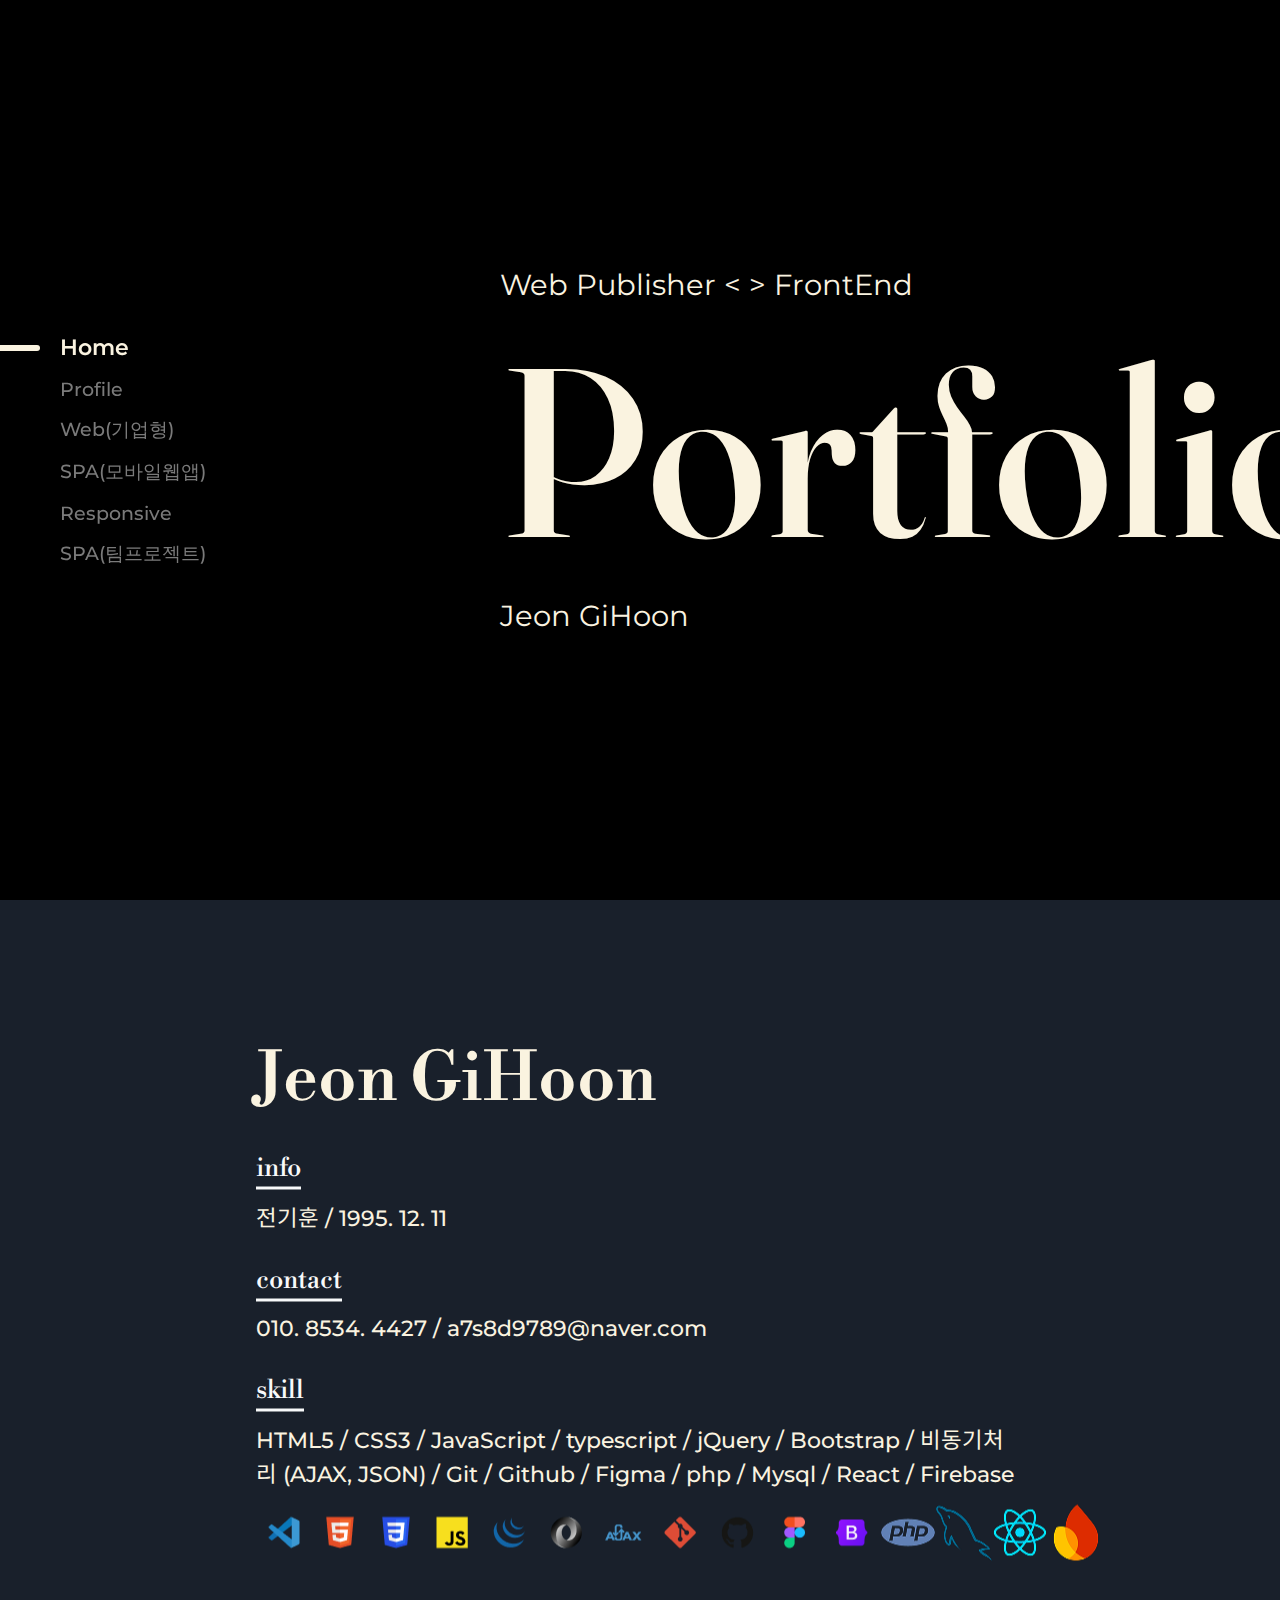
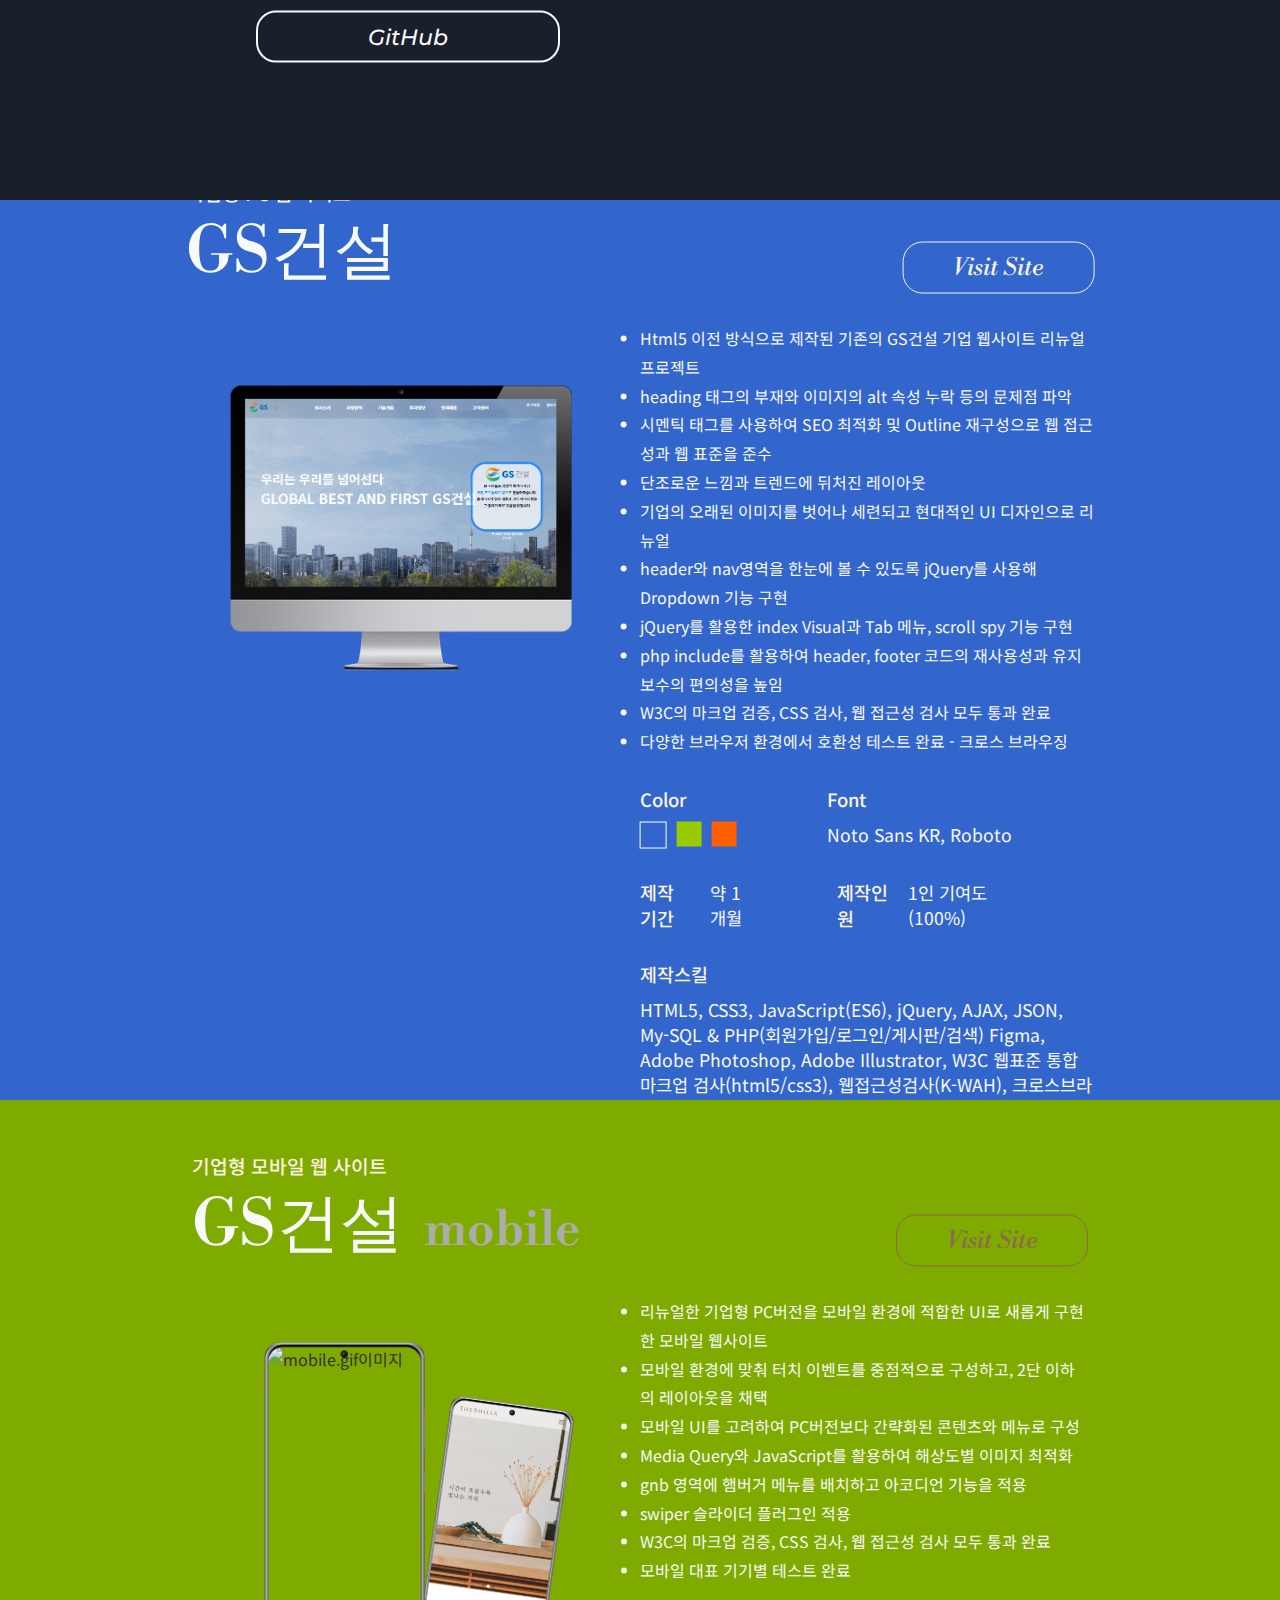
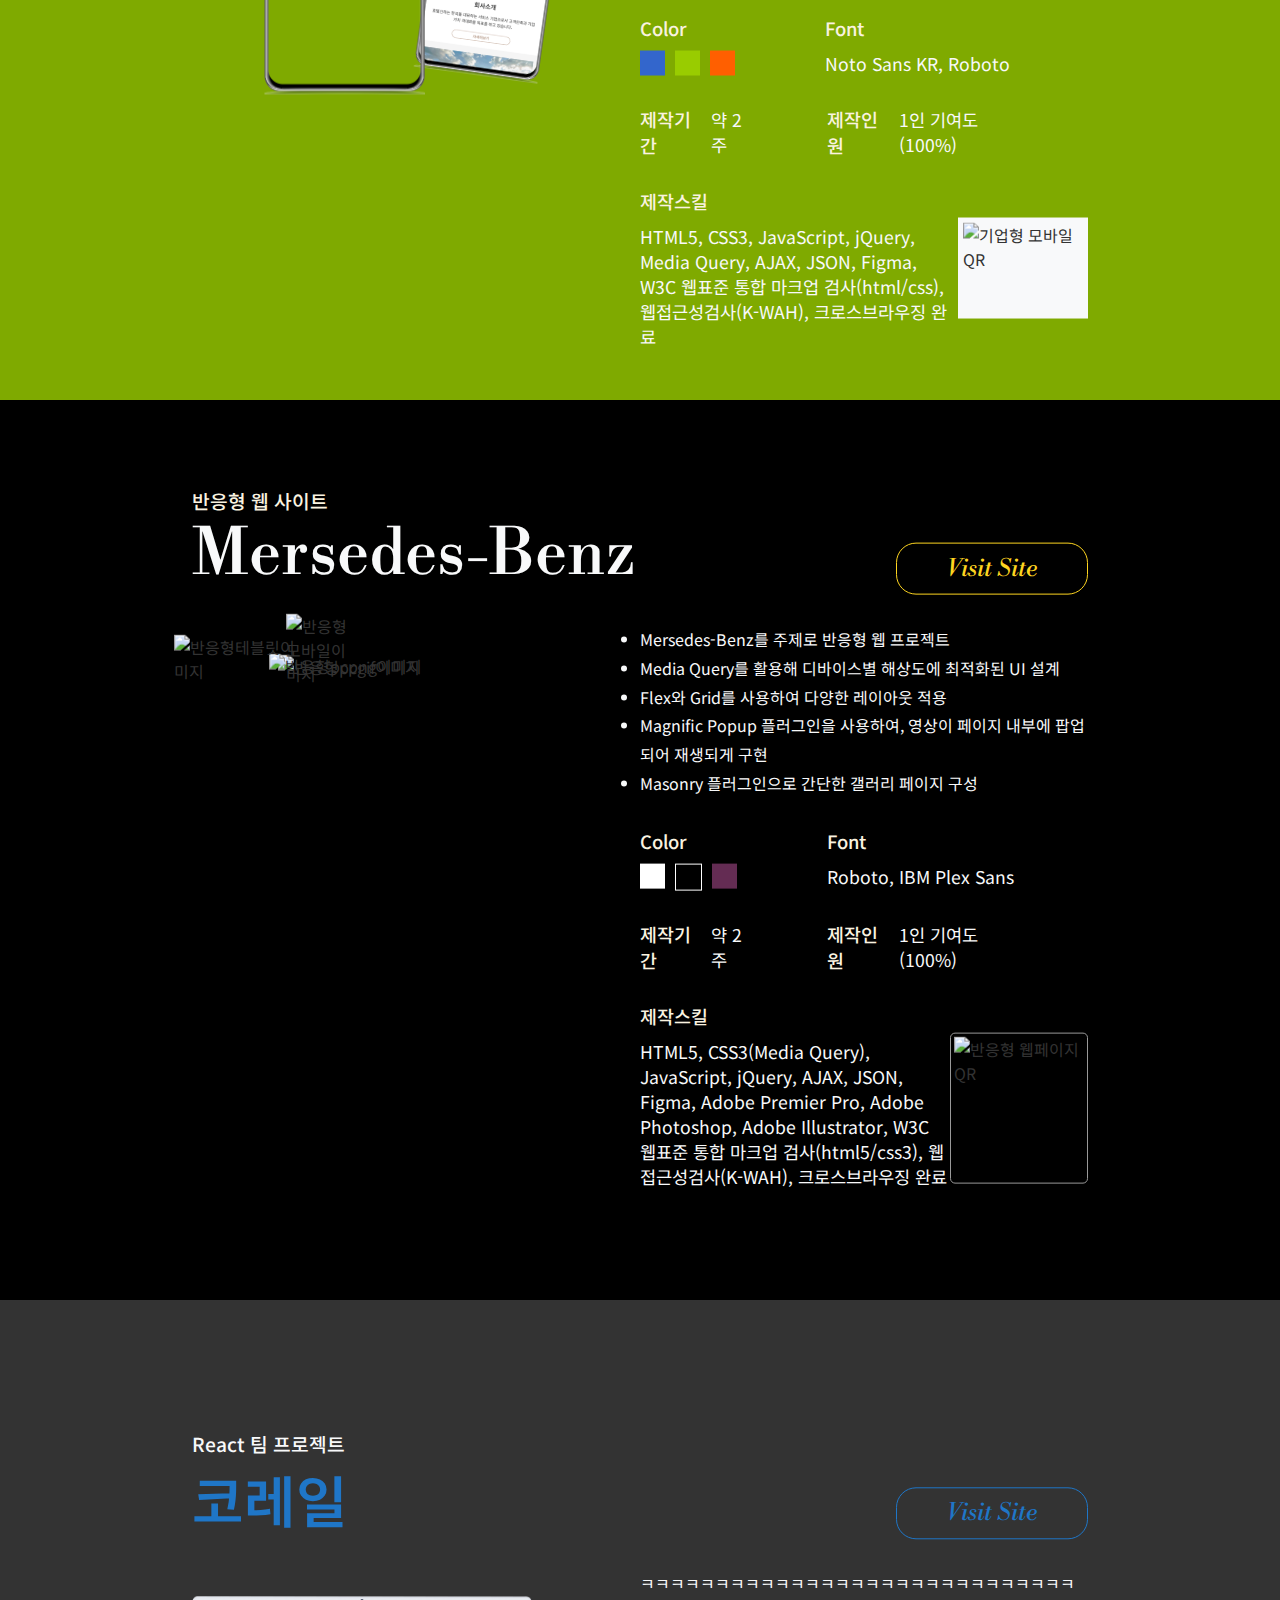
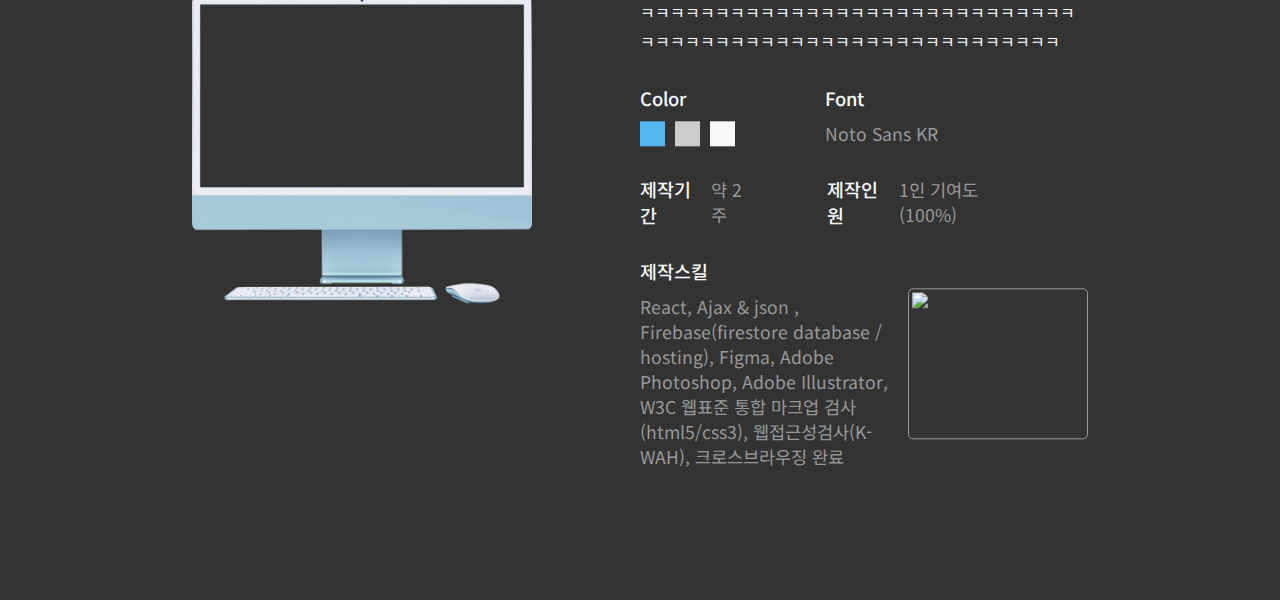
==== index.html @ f93a7f51 "프로필 작업" ====
﻿<!DOCTYPE html>
<html lang="ko">
  <head>
    <meta charset="UTF-8" />
    <meta name="viewport" content="width=device-width, initial-scale=1.0" />
    <title>Portfolio - JeonGiHoon</title>

    <link rel="shortcut icon" type="image/x-icon" href="./favicon.ico" />
    <link href="https://fonts.googleapis.com/css2?family=Fraunces:ital,opsz,wght@0,9..144,100..900;1,9..144,100..900&display=swap" rel="stylesheet" />
    <link rel="stylesheet" href="https://fonts.googleapis.com/css2?family=Material+Symbols+Outlined:opsz,wght,FILL,GRAD@24,400,0,0" />
    <link rel="stylesheet" href="./css/style.css" />
    <script src="js/jquery-2.1.1.min.js"></script>
    <script src="js/jquery.mousewheel.min.js"></script>
    <script src="js/custom.js"></script>
  </head>

  <body>
    <!-- 로고 -->
    <!-- <h1 class="logo"><a href="#">IS</a></h1> -->
    <h1 class="hidden">Portfolio - JeonGiHoon</h1>

    <!-- 전체 페이지 -->
    <div id="wrap">
      <!-- 사이드바 메뉴 -->
      <ul id="menu">
        <li class="on"><a href="#">Home</a></li>
        <li><a href="#">Profile</a></li>
        <li><a href="#">Web(기업형)</a></li>
        <li><a href="#">SPA(모바일웹앱)</a></li>
        <li><a href="#">Responsive</a></li>
        <li><a href="#">SPA(팀프로젝트)</a></li>
      </ul>

      <!-- 홈 -->
      <section id="home">
        <div>
          <p>Web Publisher &lt; &gt; FrontEnd</p>
          <h2>Portfolio</h2>
          <p>Jeon GiHoon</p>
        </div>
      </section>

      <!-- 프로필 -->
      <section id="pf">
        <h2 class="hidden">Profile</h2>
        <div class="pf_box">
          <div class="pf_right">
            <p>Jeon GiHoon</p>
            <ul>
              <li>
                <dl>
                  <dt>info</dt>
                  <dd><span>전기훈</span> / 1995. 12. 11</dd>
                </dl>
              </li>
              <li>
                <dl>
                  <dt>contact</dt>
                  <dd>010. 8534. 4427 / a7s8d9789@naver.com</dd>
                </dl>
              </li>
              <li>
                <dl>
                  <dt>skill</dt>
                  <dd>
                    HTML5 / CSS3 / JavaScript / typescript / jQuery / Bootstrap / <span>비동기처리</span>
                    (AJAX, JSON) / Git / Github / Figma / php / Mysql / React / Firebase
                  </dd>
                </dl>
                <ul class="pf_skill">
                  <li><img src="./image/skill/vscode.png" alt="VScode" /></li>
                  <li><img src="./image/skill/html5.png" alt="HTML5" /></li>
                  <li><img src="./image/skill/css3.png" alt="CSS3" /></li>
                  <li><img src="./image/skill/js.png" alt="JavaScript" /></li>
                  <li><img src="./image/skill/jquery.png" alt="jQuery" /></li>
                  <li><img src="./image/skill/json.png" alt="json" /></li>
                  <li><img src="./image/skill/ajax.png" alt="AJAX" /></li>
                  <li><img src="./image/skill/git.png" alt="Git" /></li>
                  <li><img src="./image/skill/github.png" alt="GitHub" /></li>
                  <li><img src="./image/skill/figma.png" alt="Figma" /></li>
                  <li><img src="./image/skill/bootstrap.png" alt="Bootstrap" /></li>
                  <li><img src="./image/skill/php.png" alt="php" /></li>
                  <li><img src="./image/skill/mysql.png" alt="mysql" /></li>
                  <li><img src="./image/skill/react.png" alt="react" /></li>
                  <li><img src="./image/skill/firebase.png" alt="firebase" /></li>
                </ul>
              </li>
            </ul>
          </div>
          <div class="pf_left">
            <ul class="link_btn">
              <!-- <li><a href="./resume/resume.html" target="_blank" title="온라인 이력서 새창에 열림">Resume</a></li> -->

              <li><a href="https://github.com/jungihoon" target="_blank" title="Github 새창에 열림">GitHub</a></li>
            </ul>
          </div>
        </div>
      </section>

      <!-- 기업형 웹 -->
      <section id="web">
        <div class="web_warp">
          <div class="sec_head">
            <div class="head_tit">
              <h2>기업형 PC 웹 사이트</h2>
              <p>GS건설</p>
            </div>
            <div>
              <a href="https://a7s8d9789.mycafe24.com/" target="_blank" title="기업형 PC 웹사이트 새창으로 열기">Visit Site</a>
            </div>
          </div>
          <div class="web_left">
            <div class="pc">
              <img src="./image/gif/pc.png" alt="pc.png이미지" />
            </div>
            <img src="./image/gif/pc.gif" alt="pc.gif이미지" class="gif" />
          </div>
          <div class="web_right">
            <div class="tit">
              <ul>
                <li>Html5 이전 방식으로 제작된 기존의 GS건설 기업 웹사이트 리뉴얼 프로젝트</li>
                <li>heading 태그의 부재와 이미지의 alt 속성 누락 등의 문제점 파악</li>
                <li>시멘틱 태그를 사용하여 SEO 최적화 및 Outline 재구성으로 웹 접근성과 웹 표준을 준수</li>
                <li>단조로운 느낌과 트렌드에 뒤처진 레이아웃</li>
                <li>기업의 오래된 이미지를 벗어나 세련되고 현대적인 UI 디자인으로 리뉴얼</li>
                <li>header와 nav영역을 한눈에 볼 수 있도록 jQuery를 사용해 Dropdown 기능 구현</li>
                <li>jQuery를 활용한 index Visual과 Tab 메뉴, scroll spy 기능 구현</li>
                <li>php include를 활용하여 header, footer 코드의 재사용성과 유지보수의 편의성을 높임</li>
                <li>W3C의 마크업 검증, CSS 검사, 웹 접근성 검사 모두 통과 완료</li>
                <li>다양한 브라우저 환경에서 호환성 테스트 완료 - 크로스 브라우징</li>
              </ul>
            </div>
            <div class="colorfont">
              <dl class="color">
                <dt>Color</dt>
                <dd><span class="hidden">Main Color</span></dd>
                <dd><span class="hidden">Point Color</span></dd>
                <dd><span class="hidden">Sub Color</span></dd>
              </dl>
              <dl class="font">
                <dt>Font</dt>
                <dd>Noto Sans KR, Roboto</dd>
              </dl>
            </div>
            <div class="produce">
              <dl>
                <dt>제작기간</dt>
                <dd>약 1개월</dd>
              </dl>
              <dl>
                <dt>제작인원</dt>
                <dd>1인 기여도 (100%)</dd>
              </dl>
            </div>
            <div class="skill">
              <dl>
                <dt>제작스킬</dt>
                <dd>
                  HTML5, CSS3, JavaScript(ES6), jQuery, AJAX, JSON, My-SQL & PHP(회원가입/로그인/게시판/검색) Figma, Adobe Photoshop, Adobe
                  Illustrator, W3C 웹표준 통합 마크업 검사(html5/css3), 웹접근성검사(K-WAH), 크로스브라우징 완료
                </dd>
              </dl>
            </div>
          </div>
        </div>
      </section>

      <!-- 기업형 모바일 -->
      <section id="mb">
        <div class="mb_warp">
          <div class="sec_head">
            <div class="head_tit">
              <h2>기업형 모바일 웹 사이트</h2>
              <p>GS건설<span>mobile</span></p>
            </div>
            <div>
              <a href="https://a7s8d9789.mycafe24.com/" target="_blank" title="기업형 PC 웹사이트 새창으로 열기">Visit Site</a>
            </div>
          </div>
          <div class="mb_left">
            <div class="mb_imgbox">
              <img src="./image/gif/mobile.png" alt="mobile.png이미지" class="mb" />
              <img src="./image/gif/mobile.gif" alt="mobile.gif이미지" class="gif" />
            </div>
            <img src="./image/gif/mobile2.png" alt="mobile2.png이미지" class="mb_back" />
          </div>
          <div class="mb_right">
            <div class="tit">
              <ul>
                <li>리뉴얼한 기업형 PC버전을 모바일 환경에 적합한 UI로 새롭게 구현한 모바일 웹사이트</li>
                <li>모바일 환경에 맞춰 터치 이벤트를 중점적으로 구성하고, 2단 이하의 레이아웃을 채택</li>
                <li>모바일 UI를 고려하여 PC버전보다 간략화된 콘텐츠와 메뉴로 구성</li>
                <li>Media Query와 JavaScript를 활용하여 해상도별 이미지 최적화</li>
                <li>gnb 영역에 햄버거 메뉴를 배치하고 아코디언 기능을 적용</li>
                <li>swiper 슬라이더 플러그인 적용</li>
                <li>W3C의 마크업 검증, CSS 검사, 웹 접근성 검사 모두 통과 완료</li>
                <li>모바일 대표 기기별 테스트 완료</li>
              </ul>
            </div>
            <div class="colorfont">
              <dl class="color">
                <dt>Color</dt>
                <dd><span class="hidden">Main Color</span></dd>
                <dd><span class="hidden">Point Color</span></dd>
                <dd><span class="hidden">Sub Color</span></dd>
              </dl>
              <dl class="font">
                <dt>Font</dt>
                <dd>Noto Sans KR, Roboto</dd>
              </dl>
            </div>
            <div class="produce">
              <dl>
                <dt>제작기간</dt>
                <dd>약 2주</dd>
              </dl>
              <dl>
                <dt>제작인원</dt>
                <dd>1인 기여도 (100%)</dd>
              </dl>
            </div>
            <div class="skill">
              <dl>
                <dt>제작스킬</dt>
                <dd>
                  HTML5, CSS3, JavaScript, jQuery, Media Query, AJAX, JSON, Figma, W3C 웹표준 통합 마크업 검사(html/css), 웹접근성검사(K-WAH),
                  크로스브라우징 완료
                </dd>
              </dl>
              <div class="qr_img">
                <img src="./image/qr_mb.jpg" alt="기업형 모바일 QR" />
              </div>
            </div>
          </div>
        </div>
      </section>

      <!-- 반응형 -->
      <section id="rw">
        <div class="rw_warp">
          <div class="sec_head">
            <div class="head_tit">
              <h2>반응형 웹 사이트</h2>
              <p>Mersedes-Benz</p>
            </div>
            <div>
              <a href="https://a7s8d9789.mycafe24.com/media/" target="_blank" title="반응형 PC 웹사이트 새창으로 열기">Visit Site</a>
            </div>
          </div>
          <div class="rw_left">
            <div class="rw_imgbox">
              <img src="./image/gif/" alt="반응형pcpng이미지" class="rw" />
              <img src="./image/gif/" alt="반응형pcgif이미지" class="gif" />
            </div>
            <img src="./image/gif/" alt="반응형테블릿이미지" class="rw1" />
            <img src="./image/gif/" alt="반응형모바일이미지" class="rw2" />
          </div>
          <div class="rw_right">
            <div class="tit">
              <ul>
                <li>Mersedes-Benz를 주제로 반응형 웹 프로젝트</li>
                <li>Media Query를 활용해 디바이스별 해상도에 최적화된 UI 설계</li>
                <li>Flex와 Grid를 사용하여 다양한 레이아웃 적용</li>
                <!-- <li>CSS Animation을 통해 모션을 추가하고 scroll 이벤트를 적용하여 총알이 날아와 박히는 동적 효과 구현</li> -->
                <!-- <li>Json & Ajax를 비동기처리 방식을 사용해 다양한 총기정보를 불러와 Swiper에 적용</li> -->
                <li>Magnific Popup 플러그인을 사용하여, 영상이 페이지 내부에 팝업되어 재생되게 구현</li>
                <li>Masonry 플러그인으로 간단한 갤러리 페이지 구성</li>
              </ul>
            </div>
            <div class="colorfont">
              <dl class="color">
                <dt>Color</dt>
                <dd><span class="hidden">Main Color</span></dd>
                <dd><span class="hidden">Point Color</span></dd>
                <dd><span class="hidden">Sub Color</span></dd>
              </dl>
              <dl class="font">
                <dt>Font</dt>
                <dd>Roboto, IBM Plex Sans</dd>
              </dl>
            </div>
            <div class="produce">
              <dl>
                <dt>제작기간</dt>
                <dd>약 2주</dd>
              </dl>
              <dl>
                <dt>제작인원</dt>
                <dd>1인 기여도 (100%)</dd>
              </dl>
            </div>
            <div class="skill">
              <dl>
                <dt>제작스킬</dt>
                <dd>
                  HTML5, CSS3(Media Query), JavaScript, jQuery, AJAX, JSON, Figma, Adobe Premier Pro, Adobe Photoshop, Adobe Illustrator, W3C 웹표준
                  통합 마크업 검사(html5/css3), 웹접근성검사(K-WAH), 크로스브라우징 완료 ​
                </dd>
              </dl>
              <div class="qr_img">
                <img src="./image/qr_rw.jpg" alt="반응형 웹페이지 QR" />
              </div>
            </div>
          </div>
        </div>
      </section>

      <!-- react-team -->
      <section id="dp">
        <div class="dp_warp">
          <div class="sec_head">
            <div class="head_tit">
              <h2>React 팀 프로젝트</h2>
              <p>코레일</p>
            </div>
            <div>
              <a href="https://react-project-bcff7.web.app/" target="_blank" title="기상청 웹사이트 새창으로 열기">Visit Site</a>
            </div>
          </div>
          <div class="dp_left">
            <div class="dp_imgbox">
              <img src="./image/gif/dp.png" alt="" class="dp" />
              <img src="./image/gif/dp.gif" alt="" class="gif" />
            </div>
          </div>
          <div class="dp_right">
            <div class="tit">
              <p>
                ㅋㅋㅋㅋㅋㅋㅋㅋㅋㅋㅋㅋㅋㅋㅋㅋㅋㅋㅋㅋㅋㅋㅋㅋㅋㅋㅋㅋㅋㅋㅋㅋㅋㅋㅋㅋㅋㅋㅋㅋㅋㅋㅋㅋㅋㅋㅋㅋㅋㅋㅋㅋㅋㅋㅋㅋㅋㅋㅋㅋㅋㅋㅋㅋㅋㅋㅋㅋㅋㅋㅋㅋㅋㅋㅋㅋㅋㅋㅋㅋㅋㅋㅋㅋㅋㅋ
              </p>
              <!-- <p>프레임워크 중 하나인 부트스트랩을 적용하여 작업한 디자인 포트폴리오 페이지 입니다. 디자인 작업물을 간추려 그리드, 모달, 다양한 클래스 등 부트스트랩의 기능을
                            적용하고 효율적인 내부 커스터마이징 방법을 통해 PC, 태블릿, 모바일 각각의 해상도에 맞게 유동적인 반응형 웹페이지를 구현하였습니다.</p> -->
            </div>
            <div class="colorfont">
              <dl class="color">
                <dt>Color</dt>
                <dd><span class="hidden">Main Color</span></dd>
                <dd><span class="hidden">Point Color</span></dd>
                <dd><span class="hidden">Sub Color</span></dd>
              </dl>
              <dl class="font">
                <dt>Font</dt>
                <dd>Noto Sans KR</dd>
              </dl>
            </div>
            <div class="produce">
              <dl>
                <dt>제작기간</dt>
                <dd>약 2주</dd>
              </dl>
              <dl>
                <dt>제작인원</dt>
                <dd>1인 기여도 (100%)</dd>
              </dl>
            </div>
            <div class="skill">
              <dl>
                <dt>제작스킬</dt>
                <dd>
                  React, Ajax & json , Firebase(firestore database / hosting), Figma, Adobe Photoshop, Adobe Illustrator, W3C 웹표준 통합 마크업
                  검사(html5/css3), 웹접근성검사(K-WAH), 크로스브라우징 완료
                </dd>
              </dl>
              <div class="qr_img">
                <img src="./image/qr_dp.jpg" alt="디자인 포트폴리오 웹페이지 QR" />
              </div>
            </div>
          </div>
        </div>
      </section>
    </div>

    <script>
      $(document).ready(function () {
        var $h1 = $("h1 a");
        var sections = [
          { id: "#home", color: "#006168" }, // 1번 섹션
          { id: "#pf", color: "#006168" }, // 2번 섹션
          { id: "#web", color: "#333" }, // 3번 섹션
          { id: "#mb", color: "#333" }, // 4번 섹션
          { id: "#rw", color: "#fff" }, // 5번 섹션
          { id: "#dp", color: "#fff" }, // 6번 섹션
        ];

        $(window).on("scroll", function () {
          var scrollTop = $(window).scrollTop();
          var windowHeight = $(window).height();
          var colorApplied = false;

          sections.forEach(function (section) {
            var $section = $(section.id);
            var sectionTop = $section.offset().top;
            var sectionHeight = $section.outerHeight();

            if (scrollTop + windowHeight > sectionTop + sectionHeight / 10 && scrollTop < sectionTop + sectionHeight / 10) {
              $h1.css("color", section.color);
              colorApplied = true;
              return false; // 하나의 섹션에 도달하면 나머지는 확인하지 않음
            }
          });

          if (!colorApplied) {
            $h1.css("color", "#006168"); // 기본 색상
          }
        });
      });
    </script>
    <script>
      // 상단 스르륵
      $(document).ready(function () {
        $(".logo a").click(function (e) {
          e.preventDefault();
          $("html,body").stop().animate({ scrollTop: 0 }, 500);
        });
      });
    </script>
  </body>
</html>
---- css/style.css ----
@charset "UTF-8";
@import url("https://fonts.googleapis.com/css2?family=Noto+Sans+KR:wght@100..900&display=swap");
@import url("https://fonts.googleapis.com/css2?family=Montserrat:ital,wght@0,100..900;1,100..900&display=swap");
@import url("https://fonts.googleapis.com/css2?family=Libre+Bodoni:ital,wght@0,400..700;1,400..700&display=swap");
@import url("https://fonts.googleapis.com/css2?family=Fraunces:ital,opsz,wght@0,9..144,100..900;1,9..144,100..900&display=swap");

/* font-family: "Noto Sans KR", sans-serif; */
/* font-family: "Montserrat", sans-serif; */
/* font-family: "Fraunces", serif; */
/* font-family: "Libre Bodoni", serif; */

/*  Reset CSS  */
* {
  margin: 0;
  padding: 0;
}

html {
  font-size: 16px;
}

body {
  font-family: "Noto Sans KR", sans-serif;
  color: #333;
}

ol,
ul {
  list-style: none;
}

a {
  color: #333;
  text-decoration: none;
  display: block;
}

img {
  border: 0;
  vertical-align: top;
}

em {
  font-style: normal;
}

.hidden {
  display: block;
  position: absolute;
  left: -1000%;
  top: 0;
  width: 1px;
  height: 1px;
  overflow: hidden;
  color: #f8f9fa;
}

:root {
  --ft-sanserif: "Montserrat";
  --ft-serif: "Libre Bodoni";
  --pf-color: #faf3e0;
  --pf-light: #333;
  --web-color: #8e684c;
  --rw-color: #fed520;
  --rea-color: #1f76c7;
}

#wrap {
  width: 100%;
  height: 100vh;
}

/* 로고 */
/* h1 a {
  font-size: 2rem;
  font-family: var(--ft-serif);
  font-style: italic;
  font-weight: 500;
  color: var(--pf-color);
  position: fixed;
  top: 30px;
  left: 30px;
  transition: all .5s;
  z-index: 50;
} */

/* 메뉴 */
#menu {
  position: fixed;
  top: 50%;
  left: 0px;
  transform: translateY(-50%);
  z-index: 50;
}

#menu a {
  display: block;
  font-family: "Montserrat";
  font-size: 1.2rem;
  font-weight: 500;
  color: #999;
  opacity: 0.8;
  transition: all 0.3s ease-out;
  position: relative;
  margin-left: 60px;
  padding: 8px 0;
}

#menu a::before {
  content: "";
  display: block;
  width: 50px;
  height: 6px;
  background: #faf3e0;
  border-radius: 10px;
  opacity: 0;
  transition: all 0.3s;
  position: absolute;
  left: -120px;
  top: 20px;
}

#menu li.on a {
  font-size: 1.4rem;
  font-weight: 600;
  color: #faf3e0;
  opacity: 1;
}

#menu li.on a::before {
  opacity: 1;
  left: -70px;
}

#menu li:nth-child(5).on a::before {
  background: var(--rw-color);
}

#menu li:nth-child(5).on a {
  color: var(--rw-color);
}

#menu li:nth-child(6).on a::before {
  background: var(--rea-color);
}

#menu li:nth-child(6).on a {
  color: var(--rea-color);
}

#menu li:hover a {
  font-size: 1.5rem;
  opacity: 1;
}

#menu li:nth-child(1):hover a {
  color: var(--pf-color);
}

#menu li:nth-child(2):hover a {
  color: var(--pf-color);
}

#menu li:nth-child(3):hover a {
  color: var(--web-color);
}

#menu li:nth-child(4):hover a {
  color: var(--web-color);
}

#menu li:nth-child(5):hover a {
  color: var(--rw-color);
}

#menu li:nth-child(6):hover a {
  color: var(--rea-color);
}

/* section 공통 */
section {
  width: 100%;
  height: 100vh;
  position: relative;
  background-size: cover;
  background-position: center center;
  overflow: hidden;
  background-attachment: fixed;
}

section:nth-of-type(1) {
  background: #000;
  /* background: url(../image/bg/main_bg.jpg) no-repeat;
  background-size: cover;
  background-position: center; */
}

section:nth-of-type(2) {
  background: #19202b;
}

section:nth-of-type(3) {
  background: #36c;
}

section:nth-of-type(4) {
  background: #7faa00;
}

section:nth-of-type(5) {
  background: #000;
}

section:nth-of-type(6) {
  background: #333;
}

.qr_img img {
  width: 100px;
}

.sec_head {
  display: flex;
  justify-content: space-between;
  align-items: flex-end;
}
.sec_head .head_tit h2 {
  font-size: 1.2rem;
  font-weight: 500;
  color: var(--pf-color);
}
.sec_head .head_tit p {
  font-size: 4rem;
  font-family: var(--ft-serif);
  color: #f8f9fa;
}
.sec_head a {
  font-size: 1.5rem;
  font-family: var(--ft-serif);
  font-style: italic;
  text-align: center;
  border-radius: 20px;
  padding: 10px 50px;
  transition: all 0.3s ease-out;
}

/* home 영역 */
#home {
  position: relative;
}

#home div {
  position: absolute;
  left: 500px;
  top: 50%;
  transform: translateY(-50%);
  color: var(--pf-color);
}

#home div p {
  font-size: 1.8rem;
  font-family: var(--ft-sanserif);
}

#home div h2 {
  font-size: 15rem;
  font-family: "Fraunces", serif;
  font-weight: 500;
  letter-spacing: 1px;
}

/* 프로필 영역 */

.pf_box {
  width: 60%;
  height: auto;
  position: absolute;
  top: 50%;
  left: 50%;
  transform: translate(-50%, -50%);
  z-index: 5;
  padding: 80px 80px;
  display: flex;
  flex-direction: column;
}

.pf_left ul.link_btn {
  margin-top: 50px;
  display: flex;
  gap: 50px;
}

.pf_left ul.link_btn li a:hover {
  background: #ff9a8c;
  color: #f8f9fa;
  border: 2px solid #ff9a8c;
  letter-spacing: 6px;
}

.pf_left ul.link_btn li a:nth-of-type(1):hover {
  letter-spacing: 2px;
}

.btn,
.pf_left ul.link_btn li a {
  width: 300px;
  font-size: 1.4rem;
  font-family: var(--ft-sanserif);
  font-weight: 500;
  font-style: italic;
  text-align: center;
  color: #f8f9fa;
  border: 2px solid #f8f9fa;
  border-radius: 20px;
  padding: 10px 0;
  transition: 0.4s ease-out;
}

.tit_li,
.web_right .tit ul,
.mb_right .tit ul,
.rw_right .tit ul,
.dp_right .tit p {
  /* font-size: 1.1rem; */
  /* font-weight: 400; */
  line-height: 1.8rem;
  margin-top: 30px;
}

.common_dt,
.web_right .colorfont dl.color dt,
.web_right .colorfont dl.font dt,
.web_right .produce dl dt,
.web_right .skill dl dt,
.mb_right .colorfont dl.color dt,
.mb_right .colorfont dl.font dt,
.mb_right .produce dl dt,
.mb_right .skill dl dt,
.rw_right .colorfont dl.color dt,
.rw_right .colorfont dl.font dt,
.rw_right .produce dl dt,
.rw_right .skill dl dt,
.dp_right .colorfont dl.color dt,
.dp_right .colorfont dl.font dt,
.dp_right .produce dl dt,
.dp_right .skill dl dt {
  font-size: 1.15rem;
  font-weight: 500;
}

.color_dd,
.web_right .colorfont dl.color dd,
.mb_right .colorfont dl.color dd,
.rw_right .colorfont dl.color dd,
.dp_right .colorfont dl.color dd {
  width: 25px;
  height: 25px;
  float: left;
  margin-right: 10px;
}

.common_dd,
.web_right .colorfont dl.font dd,
.web_right .produce dl dd,
.web_right .skill dl dd,
.mb_right .colorfont dl.font dd,
.mb_right .produce dl dd,
.mb_right .skill dl dd,
.rw_right .colorfont dl.font dd,
.rw_right .produce dl dd,
.rw_right .skill dl dd,
.dp_right .colorfont dl.font dd,
.dp_right .produce dl dd,
.dp_right .skill dl dd {
  font-size: 1.1rem;
  color: #f8f9fa;
}

.pf_right p {
  font-family: var(--ft-serif);
  font-size: 4.2rem;
  font-weight: 500;
  color: #faf3e0;
}

.pf_right ul {
  display: flex;
  flex-direction: column;
}

.pf_right ul li {
  margin-top: 30px;
}

.pf_right ul li dl dt {
  display: inline-block;
  font-size: 1.6rem;
  font-family: var(--ft-serif);
  font-weight: 300;
  color: #f8f9fa;
  border-bottom: 3px solid #f8f9fa;
  margin-bottom: 10px;
  padding-bottom: 3px;
}

.pf_right ul li dl dd {
  font-family: var(--ft-sanserif);
  font-size: 1.4rem;
  font-weight: 500;
  color: #faf3e0;
  line-height: 2rem;
}

.pf_right ul li dl dd span {
  font-family: "Noto Sans KR";
  font-weight: 400;
}

.pf_right .pf_skill {
  display: flex;
  flex-direction: row;
  margin-top: 15px;
}

.pf_right .pf_skill li {
  display: flex;
  margin-top: 0;
}

/* 기업형 웹 */
#web {
  position: relative;
}

#web .sec_head a {
  color: var(--pf-color);
  border: 1px solid var(--pf-color);
}

#web .sec_head a:hover {
  color: #f8f9fa;
  background: #ff9a8c;
  border: 1px solid #ff9a8c;
}

.web_warp {
  width: 71%;
  margin: 0 auto;
  position: absolute;
  left: 50%;
  top: 50%;
  transform: translate(-50%, -50%);
}

.web_left {
  float: left;
  width: 50%;
  position: absolute;
  left: 5%;
  top: 22%;
}

.web_left div.pc {
  width: 75%;
  position: relative;
  z-index: 30;
}

.web_left div.pc img {
  width: 100%;
}

.web_left img.gif {
  width: 73%;
  position: absolute;
  top: 4.5%;
  left: 1%;
  height: 67%;
}

.web_right {
  float: right;
  width: 50%;
}

.web_right .tit {
  position: relative;
}

.web_right .tit ul {
  color: #f8f9fa;
}

.web_right .colorfont {
  margin-top: 30px;
  display: flex;
}

.web_right .colorfont dl.color {
  margin-right: 80px;
}

.web_right .colorfont dl.color dt {
  margin-bottom: 10px;
  color: #faf3e0;
}

.web_right .colorfont dl.color dd:nth-of-type(1) {
  background: #36c;
  border: 1px solid #fff;
}

.web_right .colorfont dl.color dd:nth-of-type(2) {
  background: #9c0;
}

.web_right .colorfont dl.color dd:nth-of-type(3) {
  background: #ff5f00;
}

.web_right .colorfont dl.font dt {
  margin-bottom: 10px;
  color: #faf3e0;
}

.web_right .produce {
  display: flex;
  margin-top: 30px;
}

.web_right .produce dl {
  display: flex;
  align-items: center;
  margin-right: 80px;
}

.web_right .produce dl dt {
  margin-right: 20px;
  color: #faf3e0;
}

.web_right .skill {
  display: flex;
  margin-top: 30px;
}

.web_right .skill dl dt {
  margin-bottom: 10px;
  color: #faf3e0;
}

/* 기업형 모바일 */
#mb {
  position: relative;
}

#mb .sec_head a {
  color: var(--web-color);
  border: 1px solid var(--web-color);
}

#mb .sec_head a:hover {
  color: #f8f9fa;
  background: var(--web-color);
}

#mb .sec_head .head_tit span {
  font-family: var(--ft-serif);
  font-size: 3rem;
  font-weight: 600;
  color: #acacac;
  margin-left: 20px;
}

.mb_warp {
  width: 70%;
  margin: 0 auto;
  position: absolute;
  left: 50%;
  top: 50%;
  transform: translate(-50%, -50%);
}

.mb_left {
  float: left;
  width: 40%;
  position: absolute;
  left: 8%;
  top: 24%;
}

.mb_left div.mb_imgbox {
  width: 45%;
  position: relative;
}

.mb_left div.mb_imgbox img.mb {
  width: 100%;
  position: relative;
  z-index: 30;
}

.mb_left div.mb_imgbox img.gif {
  width: 98%;
  position: absolute;
  top: 1.1%;
  left: 1.8%;
  border-radius: 20px;
  z-index: 20;
}

.mb_left img.mb_back {
  width: 35%;
  position: absolute;
  top: 17%;
  right: 18%;
  rotate: 8deg;
}

.mb_right {
  float: right;
  width: 50%;
}

.mb_right .tit {
  position: relative;
}

.mb_right .tit ul {
  color: #f8f9fa;
}

#wrap #web ul,
#wrap #mb ul,
#wrap #rw ul {
  list-style-type: disc;
}

.mb_right .colorfont {
  margin-top: 30px;
  display: flex;
}

.mb_right .colorfont dl.color {
  margin-right: 80px;
}

.mb_right .colorfont dl.color dt {
  margin-bottom: 10px;
  color: var(--pf-color);
}

.mb_right .colorfont dl.color dd:nth-of-type(1) {
  background: #36c;
}

.mb_right .colorfont dl.color dd:nth-of-type(2) {
  background: #9c0;
}

.mb_right .colorfont dl.color dd:nth-of-type(3) {
  background: #ff5f00;
}
.mb_right .colorfont dl.font dt {
  margin-bottom: 10px;
  color: var(--pf-color);
}

.mb_right .produce {
  display: flex;
  margin-top: 30px;
}

.mb_right .produce dl {
  display: flex;
  align-items: center;
  margin-right: 80px;
}

.mb_right .produce dl dt {
  margin-right: 20px;
  color: var(--pf-color);
}

.mb_right .skill {
  display: flex;
  justify-content: space-between;
  margin-top: 30px;
}

.mb_right .skill dl {
  width: 80%;
}

.mb_right .skill dl dt {
  margin-bottom: 10px;
  color: var(--pf-color);
}

.mb_right .skill div {
  margin: 30px 0;
  background: #f8f9fa;
  padding: 5px;
}

/* 반응형 */
#rw {
  position: relative;
}

#rw .sec_head a {
  color: var(--rw-color);
  border: 1px solid var(--rw-color);
}

#rw .sec_head a:hover {
  color: #2a2a2a;
  background: var(--rw-color);
}

.rw_warp {
  width: 70%;
  margin: 0 auto;
  position: absolute;
  left: 50%;
  top: 50%;
  transform: translate(-50%, -50%);
}

.rw_left {
  float: left;
  width: 50%;
  position: absolute;
  left: 7%;
  top: 23%;
}

.rw_left div.rw_imgbox {
  width: 65%;
  position: relative;
}

.rw_left div.rw_imgbox img.rw {
  width: 100%;
  position: relative;
  left: 5%;
  z-index: 10;
}

.rw_left div.rw_imgbox img.gif {
  width: 93%;
  position: absolute;
  top: 4%;
  left: 8%;
}

.rw_left img.rw1 {
  width: 30%;
  position: absolute;
  left: -18%;
  bottom: -22%;
  z-index: 20;
}

.rw_left img.rw2 {
  width: 16%;
  position: absolute;
  left: 7%;
  bottom: -34%;
  z-index: 30;
}

.rw_right {
  float: right;
  width: 50%;
}

.rw_right .tit {
  position: relative;
}

.rw_right .tit ul {
  color: #f8f9fa;
}

.rw_right .colorfont {
  margin-top: 30px;
  display: flex;
}

.rw_right .colorfont dl.color {
  margin-right: 80px;
}

.rw_right .colorfont dl.color dt {
  color: var(--pf-color);
  margin-bottom: 10px;
}

.rw_right .colorfont dl.color dd {
  color: #999;
}

.rw_right .colorfont dl.color dd:nth-of-type(1) {
  background: #fff;
}

.rw_right .colorfont dl.color dd:nth-of-type(2) {
  background: #000;
  border: 1px solid #fff;
}

.rw_right .colorfont dl.color dd:nth-of-type(3) {
  background: #642c53;
}

.rw_right .colorfont dl.font dt {
  color: var(--pf-color);
  margin-bottom: 10px;
}

.rw_right .colorfont dl.font dd {
  color: var();
}

.rw_right .produce {
  display: flex;
  margin-top: 30px;
}

.rw_right .produce dl {
  display: flex;
  align-items: center;
  margin-right: 80px;
}

.rw_right .produce dl dt {
  color: var(--pf-color);
  margin-right: 20px;
}

.rw_right .produce dl dd {
  color: #f8f9fa;
}

.rw_right .skill {
  display: flex;
  justify-content: space-between;
  margin-top: 30px;
}

.rw_right .skill dl {
  width: 80%;
}

.rw_right .skill dl dt {
  color: var(--pf-color);
  margin-bottom: 10px;
}

.rw_right .skill dl dd {
  color: #f8f9fa;
}

.rw_right .skill div {
  margin: 30px 0;
  border-radius: 5px;
  border: 1px solid #999;
  padding: 3px;
}

/* react 영역 */
#dp {
  position: relative;
}

.dp_warp {
  width: 70%;
  margin: 0 auto;
  position: absolute;
  left: 50%;
  top: 50%;
  transform: translate(-50%, -50%);
}

#dp .sec_head .head_tit h2 {
  color: #f8f9fa;
}
#dp .sec_head .head_tit p {
  font-family: "Noto Sans KR", sans-serif;
  font-size: 3.5rem;
  font-weight: 600;
  color: var(--rea-color);
}

#dp .sec_head a {
  color: var(--rea-color);
  border: 1px solid var(--rea-color);
}

#dp .sec_head a:hover {
  color: #f8f9fa;
  background: var(--rea-color);
}

.dp_left {
  float: left;
  width: 50%;
  position: absolute;
  top: 26%;
}

.dp_left div.dp_imgbox {
  width: 80%;
  position: relative;
}

.dp_left div.dp_imgbox img.dp {
  width: 95%;
  position: relative;
  z-index: 10;
}

.dp_left div.dp_imgbox img.gif {
  width: 98%;
  position: absolute;
  top: 2%;
  left: 1%;
}

.dp_right {
  float: right;
  width: 50%;
}

.dp_right .tit {
  position: relative;
}

.dp_right .tit p {
  color: #f8f9fa;
}

.dp_right .colorfont {
  margin-top: 30px;
  display: flex;
}

.dp_right .colorfont dl.color {
  margin-right: 80px;
}

.dp_right .colorfont dl.color dt {
  color: #f8f9fa;
  margin-bottom: 10px;
}

.dp_right .colorfont dl.color dd {
  color: #999;
}

.dp_right .colorfont dl.color dd:nth-of-type(1) {
  background: #57b7f2;
}

.dp_right .colorfont dl.color dd:nth-of-type(2) {
  background: #ccc;
  box-sizing: border-box;
}

.dp_right .colorfont dl.color dd:nth-of-type(3) {
  background: #f8f9fa;
}

.dp_right .colorfont dl.font dt {
  color: #f8f9fa;
  margin-bottom: 10px;
}

.dp_right .colorfont dl.font dd {
  color: #999;
}

.dp_right .produce {
  display: flex;
  margin-top: 30px;
}

.dp_right .produce dl {
  display: flex;
  align-items: center;
  margin-right: 80px;
}

.dp_right .produce dl dt {
  color: #f8f9fa;
  margin-right: 20px;
}

.dp_right .produce dl dd {
  color: #999;
}

.dp_right .skill {
  display: flex;
  justify-content: space-between;
  margin-top: 30px;
}

.dp_right .skill dl {
  width: 80%;
}

.dp_right .skill dl dt {
  color: #f8f9fa;
  margin-bottom: 10px;
}

.dp_right .skill dl dd {
  color: #999;
}

.dp_right .skill div {
  margin: 30px 0;
  border-radius: 5px;
  border: 1px solid #999;
  padding: 3px;
}

/*# sourceMappingURL=style.css.map */
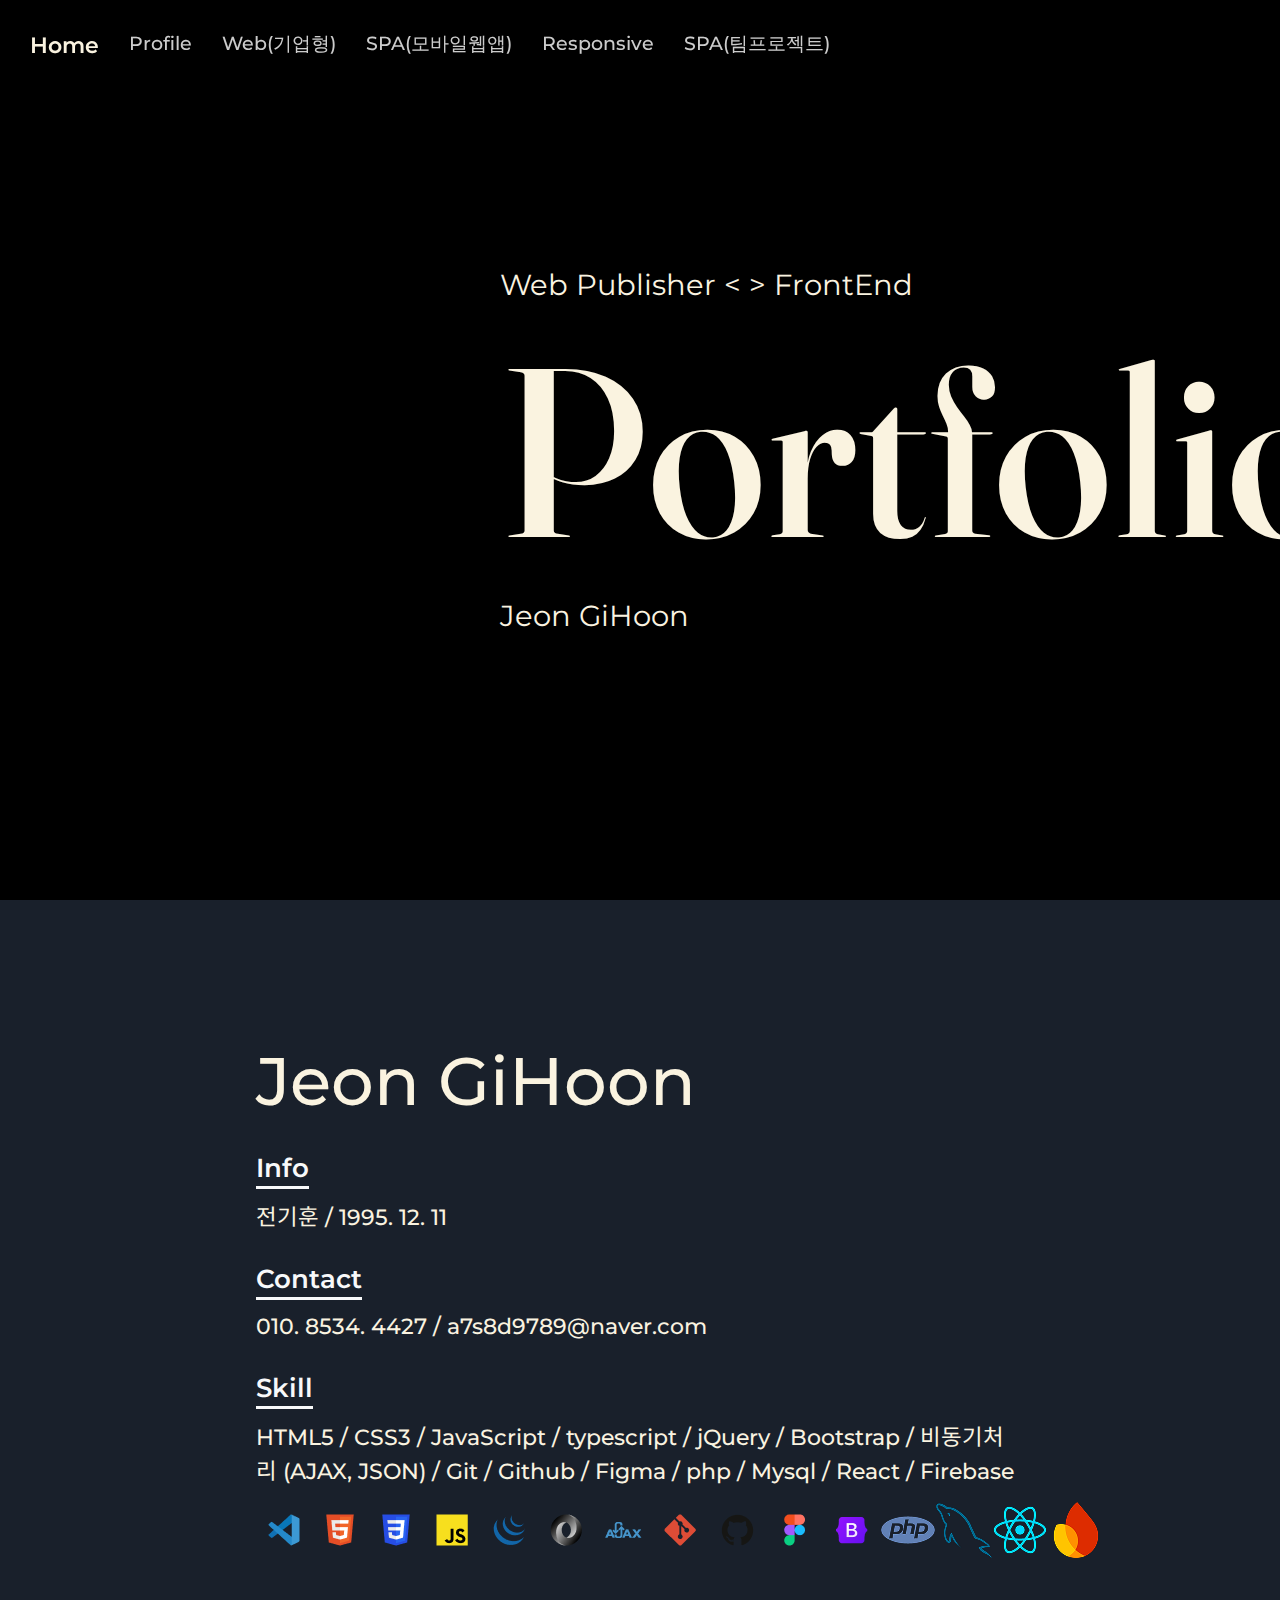
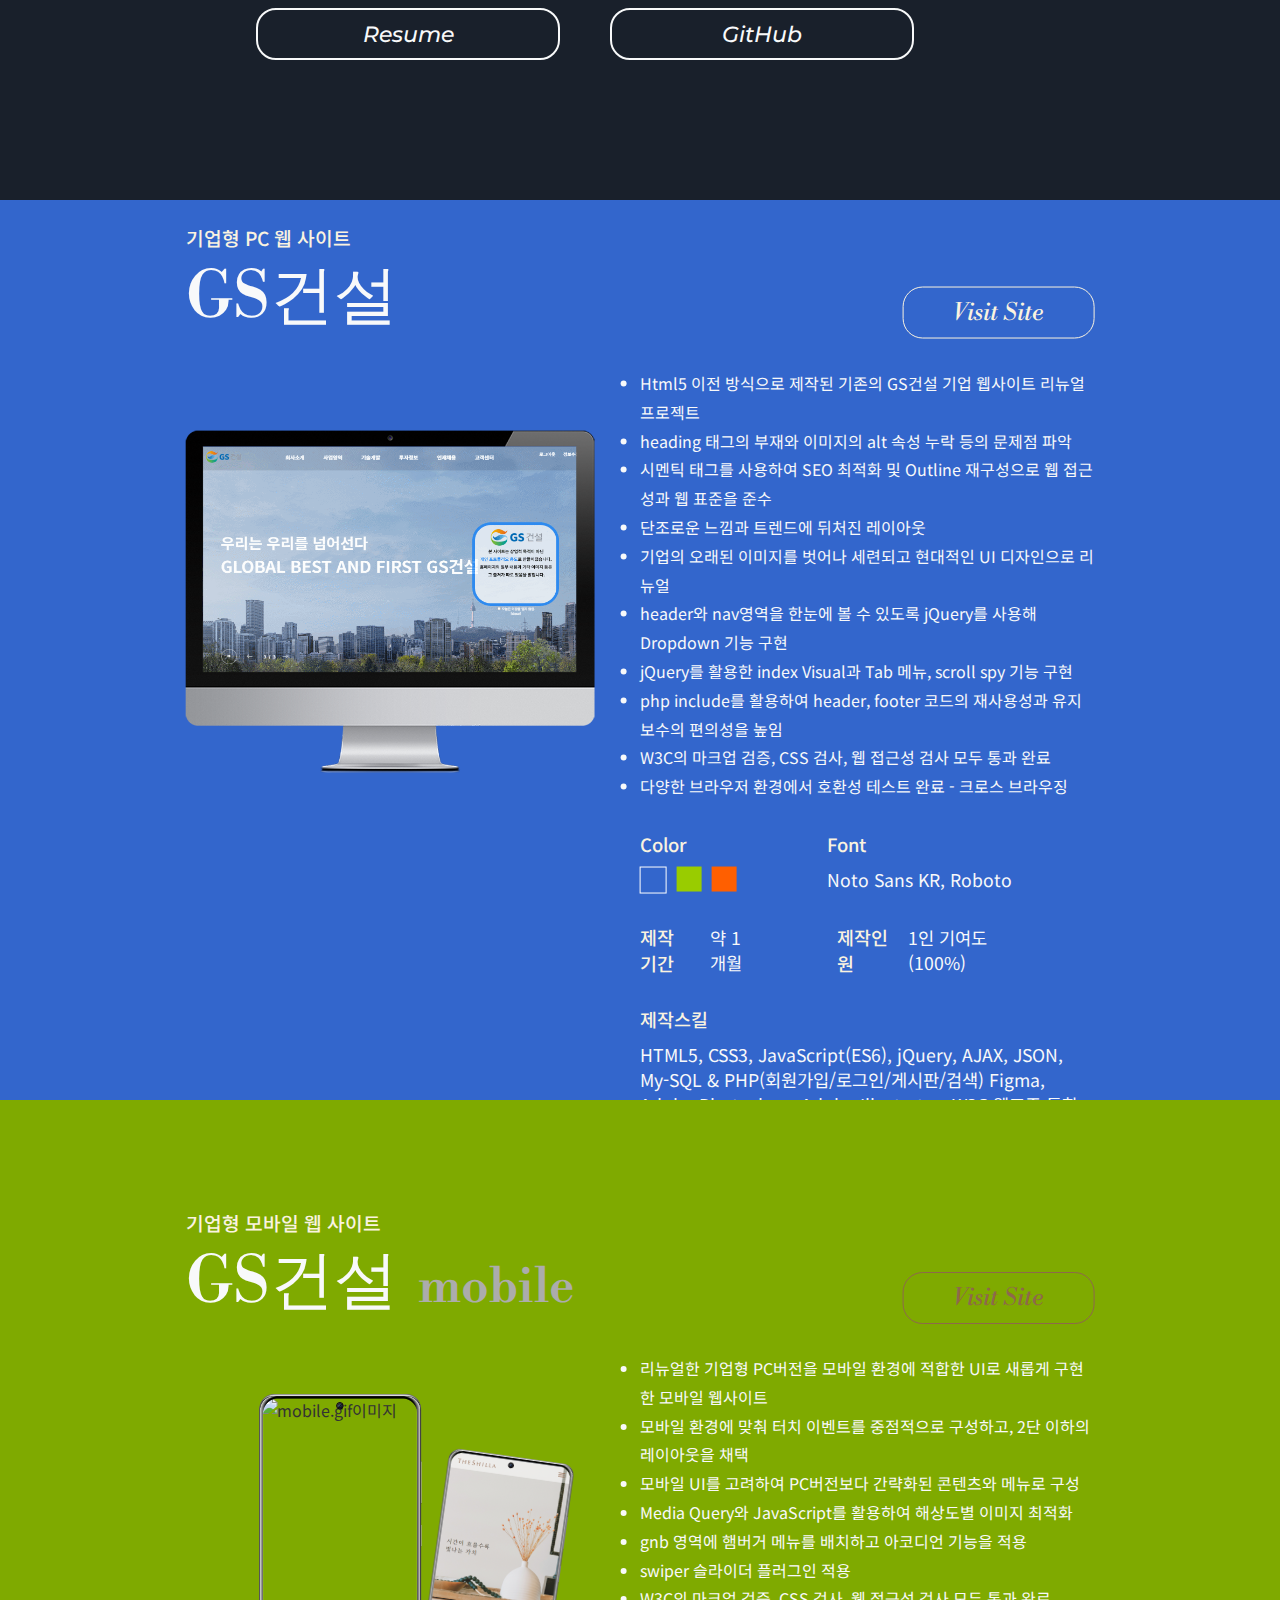
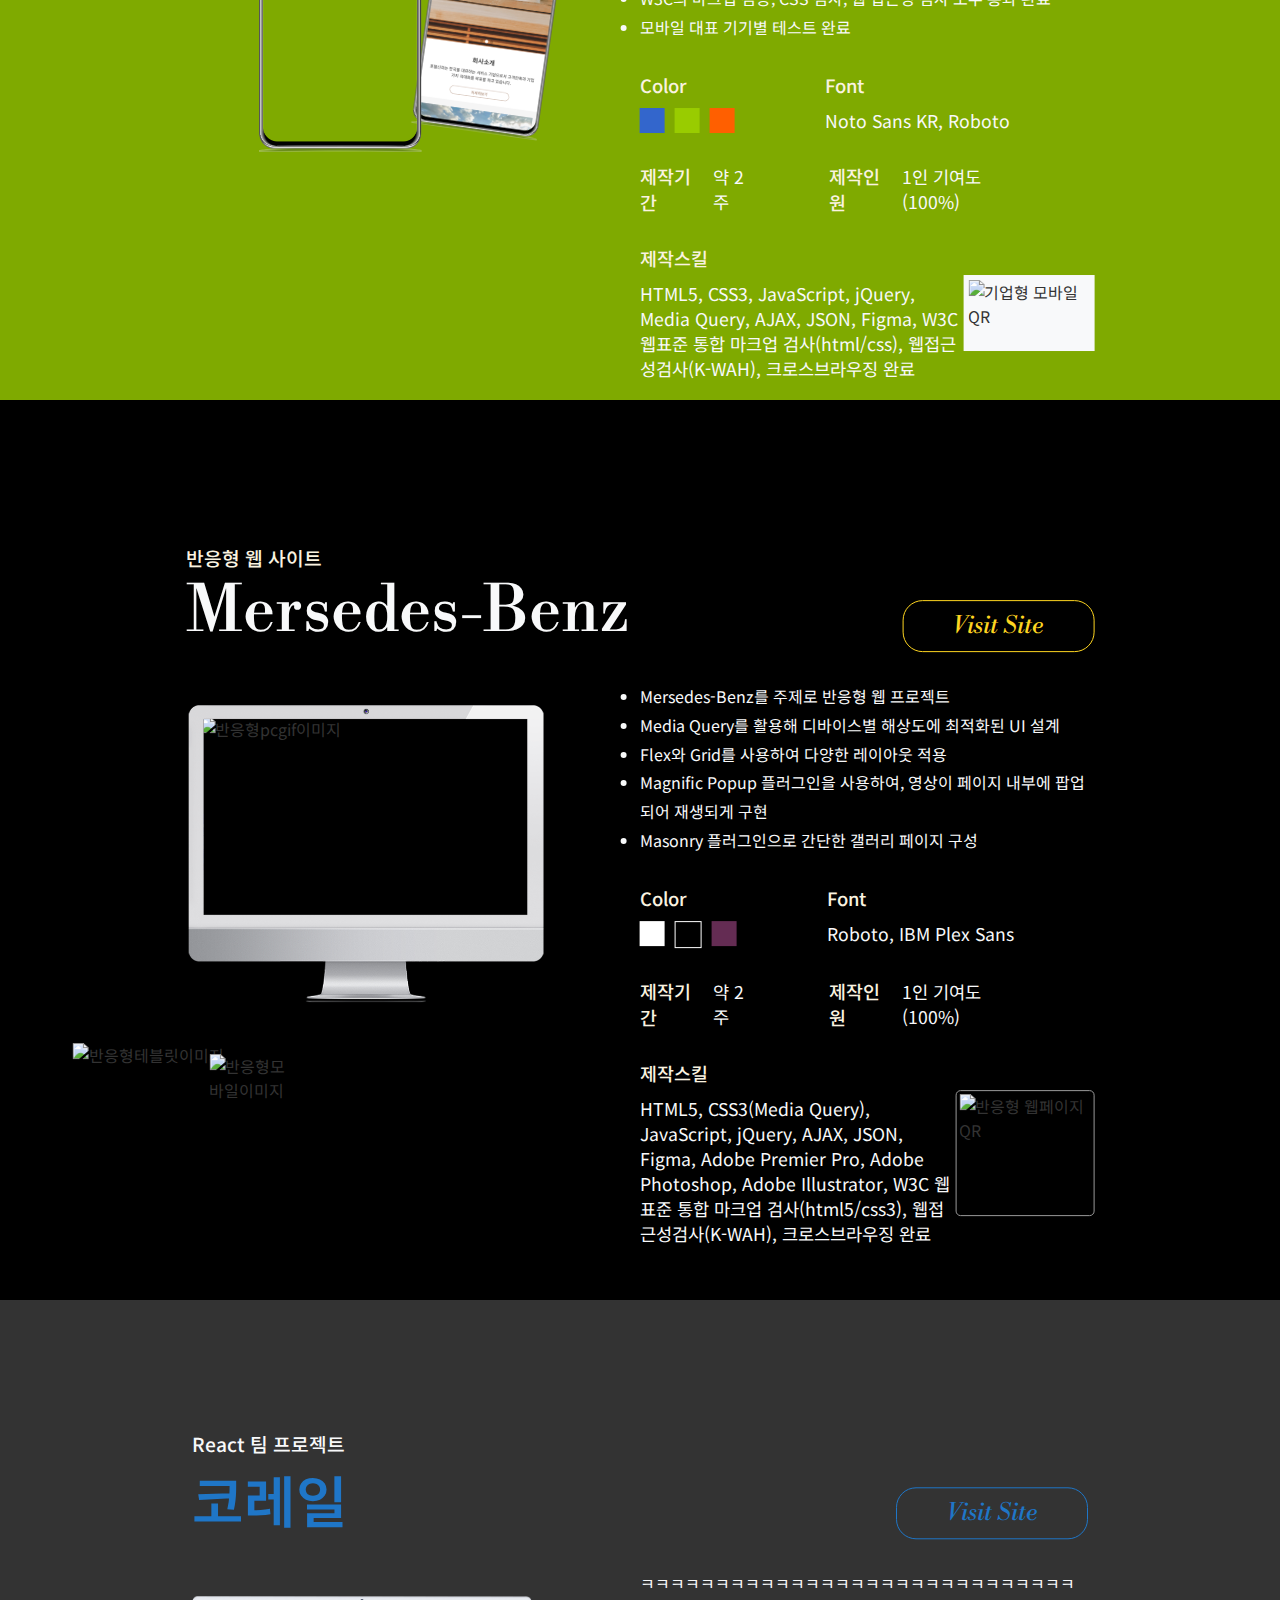
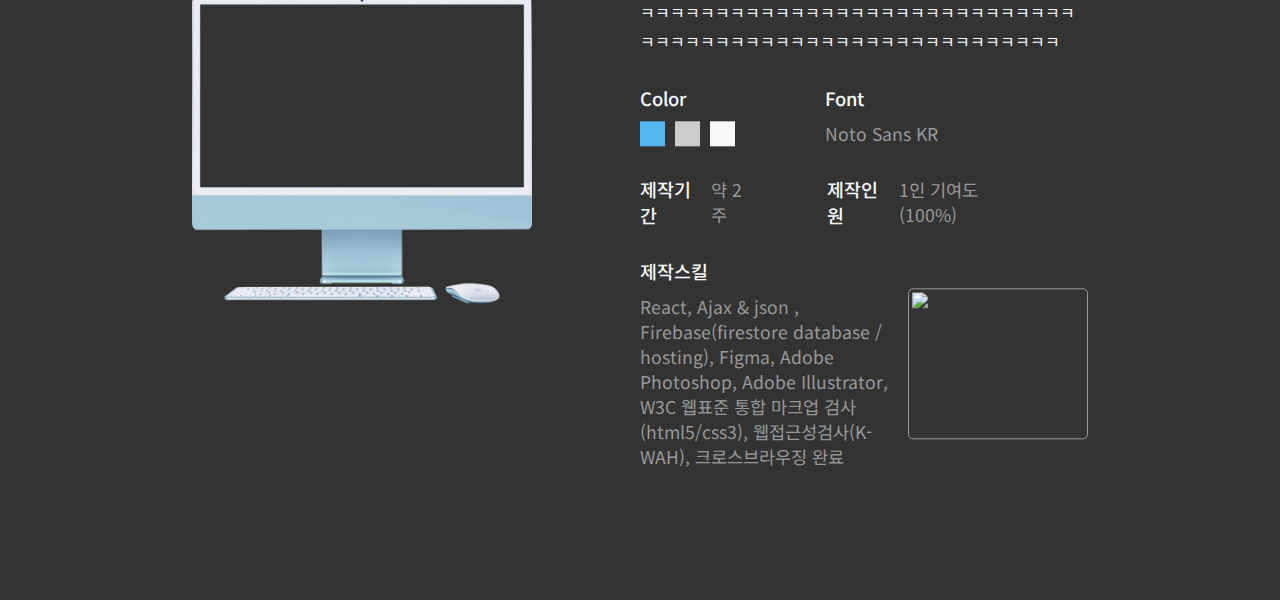
==== commit 59aedba0: "프로필 수정" ====
--- a/index.html
+++ b/index.html
@@ -19,18 +19,18 @@
     <!-- <h1 class="logo"><a href="#">IS</a></h1> -->
     <h1 class="hidden">Portfolio - JeonGiHoon</h1>
 
+    <!-- 사이드바 메뉴 -->
+    <ul id="menu">
+      <li class="on"><a href="#">Home</a></li>
+      <li><a href="#">Profile</a></li>
+      <li><a href="#">Web(기업형)</a></li>
+      <li><a href="#">SPA(모바일웹앱)</a></li>
+      <li><a href="#">Responsive</a></li>
+      <li><a href="#">SPA(팀프로젝트)</a></li>
+    </ul>
+
     <!-- 전체 페이지 -->
     <div id="wrap">
-      <!-- 사이드바 메뉴 -->
-      <ul id="menu">
-        <li class="on"><a href="#">Home</a></li>
-        <li><a href="#">Profile</a></li>
-        <li><a href="#">Web(기업형)</a></li>
-        <li><a href="#">SPA(모바일웹앱)</a></li>
-        <li><a href="#">Responsive</a></li>
-        <li><a href="#">SPA(팀프로젝트)</a></li>
-      </ul>
-
       <!-- 홈 -->
       <section id="home">
         <div>
@@ -49,19 +49,19 @@
             <ul>
               <li>
                 <dl>
-                  <dt>info</dt>
+                  <dt>Info</dt>
                   <dd><span>전기훈</span> / 1995. 12. 11</dd>
                 </dl>
               </li>
               <li>
                 <dl>
-                  <dt>contact</dt>
+                  <dt>Contact</dt>
                   <dd>010. 8534. 4427 / a7s8d9789@naver.com</dd>
                 </dl>
               </li>
               <li>
                 <dl>
-                  <dt>skill</dt>
+                  <dt>Skill</dt>
                   <dd>
                     HTML5 / CSS3 / JavaScript / typescript / jQuery / Bootstrap / <span>비동기처리</span>
                     (AJAX, JSON) / Git / Github / Figma / php / Mysql / React / Firebase
@@ -89,7 +89,7 @@
           </div>
           <div class="pf_left">
             <ul class="link_btn">
-              <!-- <li><a href="./resume/resume.html" target="_blank" title="온라인 이력서 새창에 열림">Resume</a></li> -->
+              <li><a href="./resume/resume.html" target="_blank" title="온라인 이력서 새창에 열림">Resume</a></li>
 
               <li><a href="https://github.com/jungihoon" target="_blank" title="Github 새창에 열림">GitHub</a></li>
             </ul>
@@ -249,7 +249,7 @@
           </div>
           <div class="rw_left">
             <div class="rw_imgbox">
-              <img src="./image/gif/" alt="반응형pcpng이미지" class="rw" />
+              <img src="./image/gif/pc_w.png" alt="반응형pcpng이미지" class="rw" />
               <img src="./image/gif/" alt="반응형pcgif이미지" class="gif" />
             </div>
             <img src="./image/gif/" alt="반응형테블릿이미지" class="rw1" />
--- a/css/style.css
+++ b/css/style.css
@@ -86,8 +86,9 @@
 
 /* 메뉴 */
 #menu {
+  display: flex;
   position: fixed;
-  top: 50%;
+  top: 5%;
   left: 0px;
   transform: translateY(-50%);
   z-index: 50;
@@ -98,15 +99,15 @@
   font-family: "Montserrat";
   font-size: 1.2rem;
   font-weight: 500;
-  color: #999;
+  color: #fff;
   opacity: 0.8;
   transition: all 0.3s ease-out;
   position: relative;
-  margin-left: 60px;
+  margin-left: 30px;
   padding: 8px 0;
 }
 
-#menu a::before {
+/* #menu a::before {
   content: "";
   display: block;
   width: 50px;
@@ -118,7 +119,7 @@
   position: absolute;
   left: -120px;
   top: 20px;
-}
+} */
 
 #menu li.on a {
   font-size: 1.4rem;
@@ -127,6 +128,13 @@
   opacity: 1;
 }
 
+#menu li:nth-child(3).on a {
+  color: #9c0;
+}
+#menu li:nth-child(4).on a {
+  color: #36c;
+}
+
 #menu li.on a::before {
   opacity: 1;
   left: -70px;
@@ -137,7 +145,7 @@
 }
 
 #menu li:nth-child(5).on a {
-  color: var(--rw-color);
+  color: #642c53;
 }
 
 #menu li:nth-child(6).on a::before {
@@ -162,15 +170,15 @@
 }
 
 #menu li:nth-child(3):hover a {
-  color: var(--web-color);
+  color: #9c0;
 }
 
 #menu li:nth-child(4):hover a {
-  color: var(--web-color);
+  color: #36c;
 }
 
 #menu li:nth-child(5):hover a {
-  color: var(--rw-color);
+  color: #642c53;
 }
 
 #menu li:nth-child(6):hover a {
@@ -377,7 +385,7 @@
 }
 
 .pf_right p {
-  font-family: var(--ft-serif);
+  font-family: var(--ft-sanserif);
   font-size: 4.2rem;
   font-weight: 500;
   color: #faf3e0;
@@ -395,8 +403,8 @@
 .pf_right ul li dl dt {
   display: inline-block;
   font-size: 1.6rem;
-  font-family: var(--ft-serif);
-  font-weight: 300;
+  font-family: var(--ft-sanserif);
+  font-weight: 600;
   color: #f8f9fa;
   border-bottom: 3px solid #f8f9fa;
   margin-bottom: 10px;
@@ -442,21 +450,30 @@
   background: #ff9a8c;
   border: 1px solid #ff9a8c;
 }
-
-.web_warp {
+.web_warp,
+.mb_warp,
+.rw_warp {
   width: 71%;
   margin: 0 auto;
   position: absolute;
   left: 50%;
-  top: 50%;
+  top: 55%;
   transform: translate(-50%, -50%);
 }
+/* .web_warp {
+  width: 71%;
+  margin: 0 auto;
+  position: absolute;
+  left: 50%;
+  top: 55%;
+  transform: translate(-50%, -50%);
+} */
 
 .web_left {
   float: left;
-  width: 50%;
-  position: absolute;
-  left: 5%;
+  width: 60%;
+  position: absolute;
+  left: 0;
   top: 22%;
 }
 
@@ -571,15 +588,15 @@
   color: #acacac;
   margin-left: 20px;
 }
-
+/* 
 .mb_warp {
   width: 70%;
   margin: 0 auto;
   position: absolute;
   left: 50%;
-  top: 50%;
+  top: 55%;
   transform: translate(-50%, -50%);
-}
+} */
 
 .mb_left {
   float: left;
@@ -718,20 +735,20 @@
   background: var(--rw-color);
 }
 
-.rw_warp {
+/* .rw_warp {
   width: 70%;
   margin: 0 auto;
   position: absolute;
   left: 50%;
-  top: 50%;
+  top: 55%;
   transform: translate(-50%, -50%);
-}
+} */
 
 .rw_left {
   float: left;
-  width: 50%;
-  position: absolute;
-  left: 7%;
+  width: 60%;
+  position: absolute;
+  left: -1.6%;
   top: 23%;
 }
 
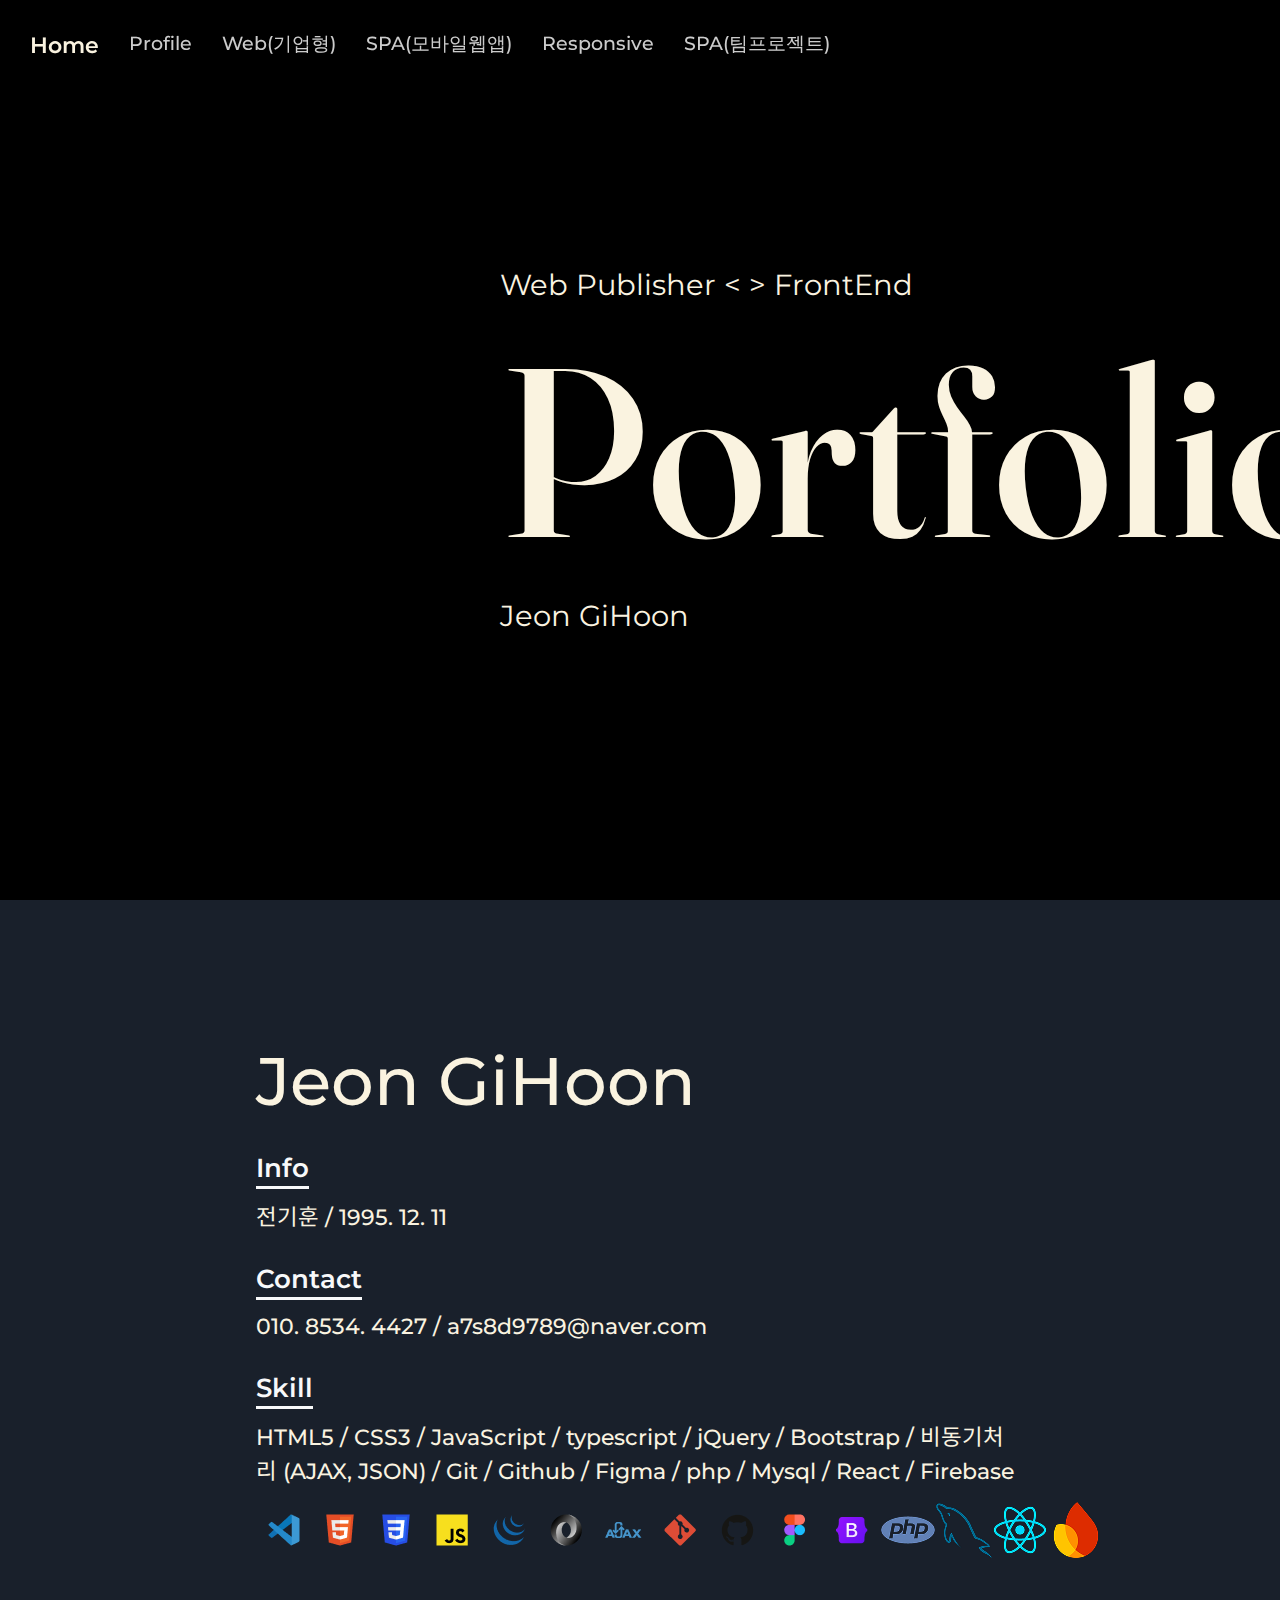
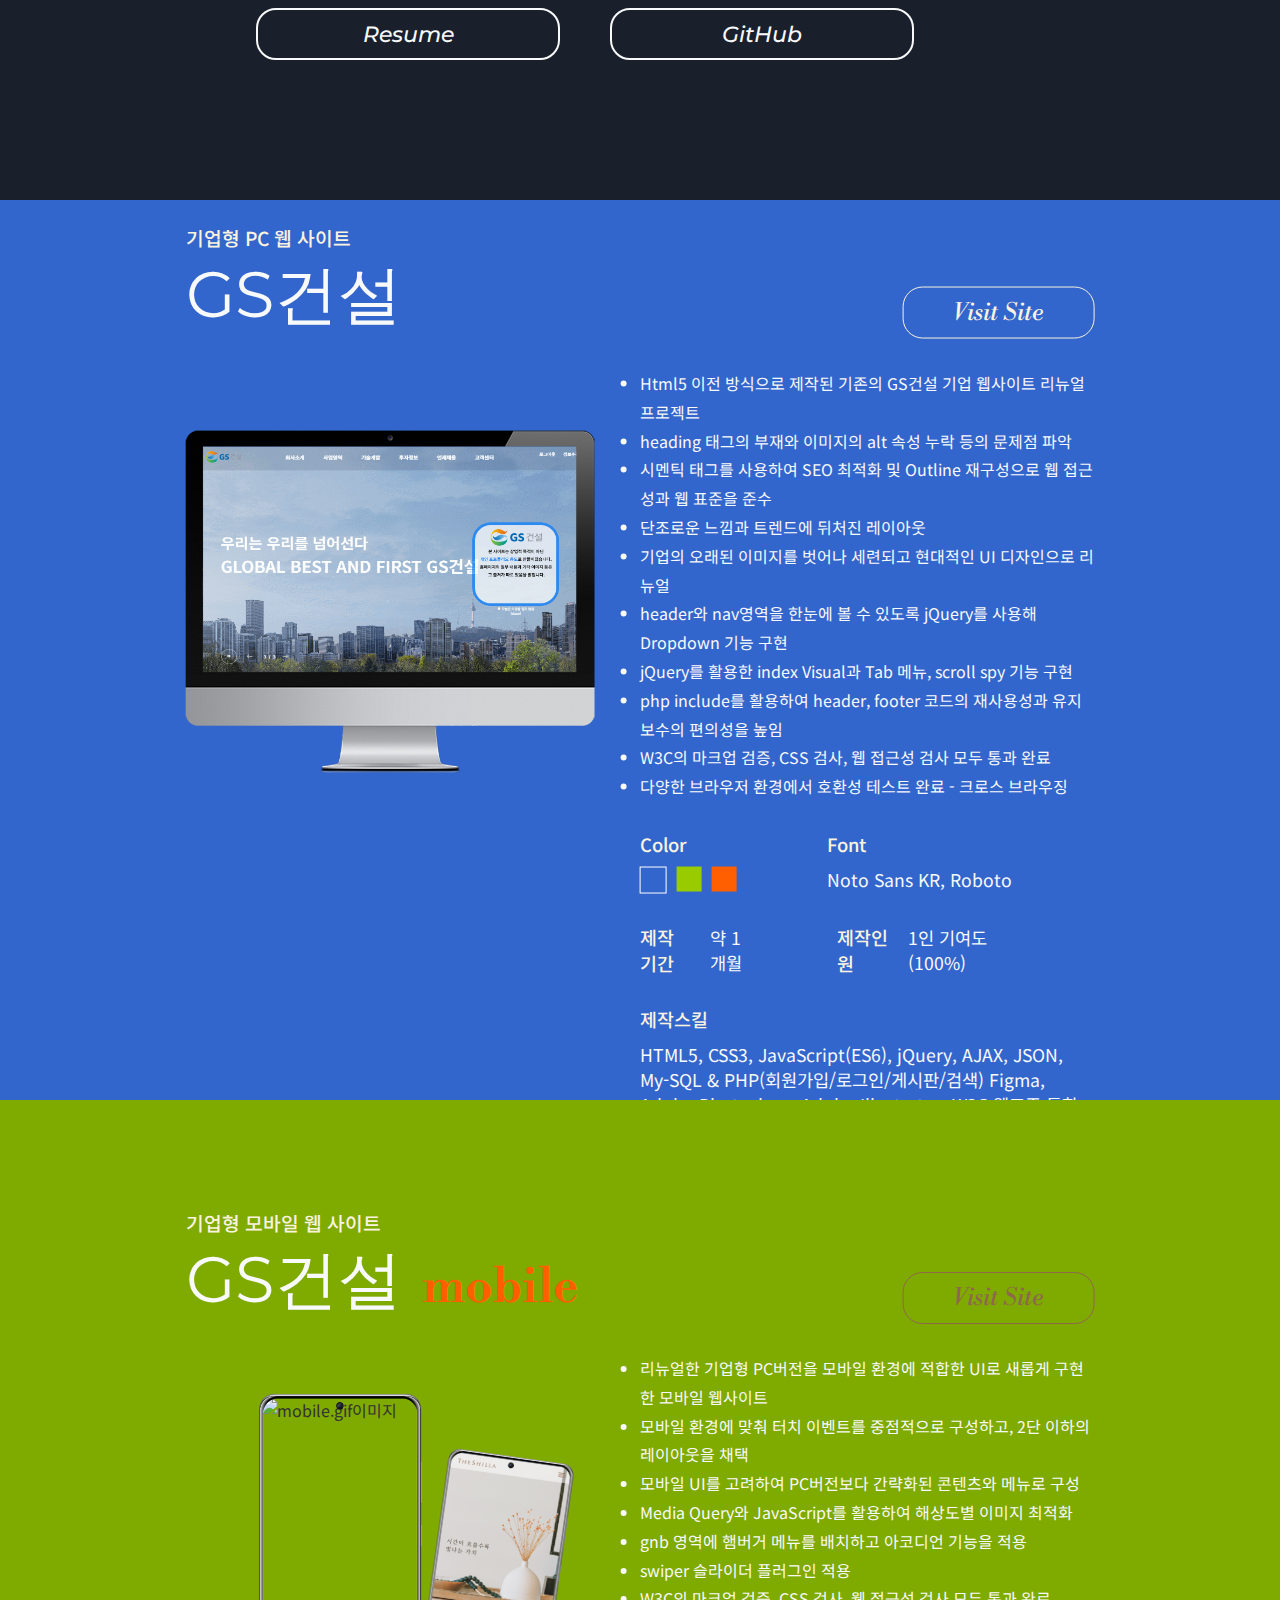
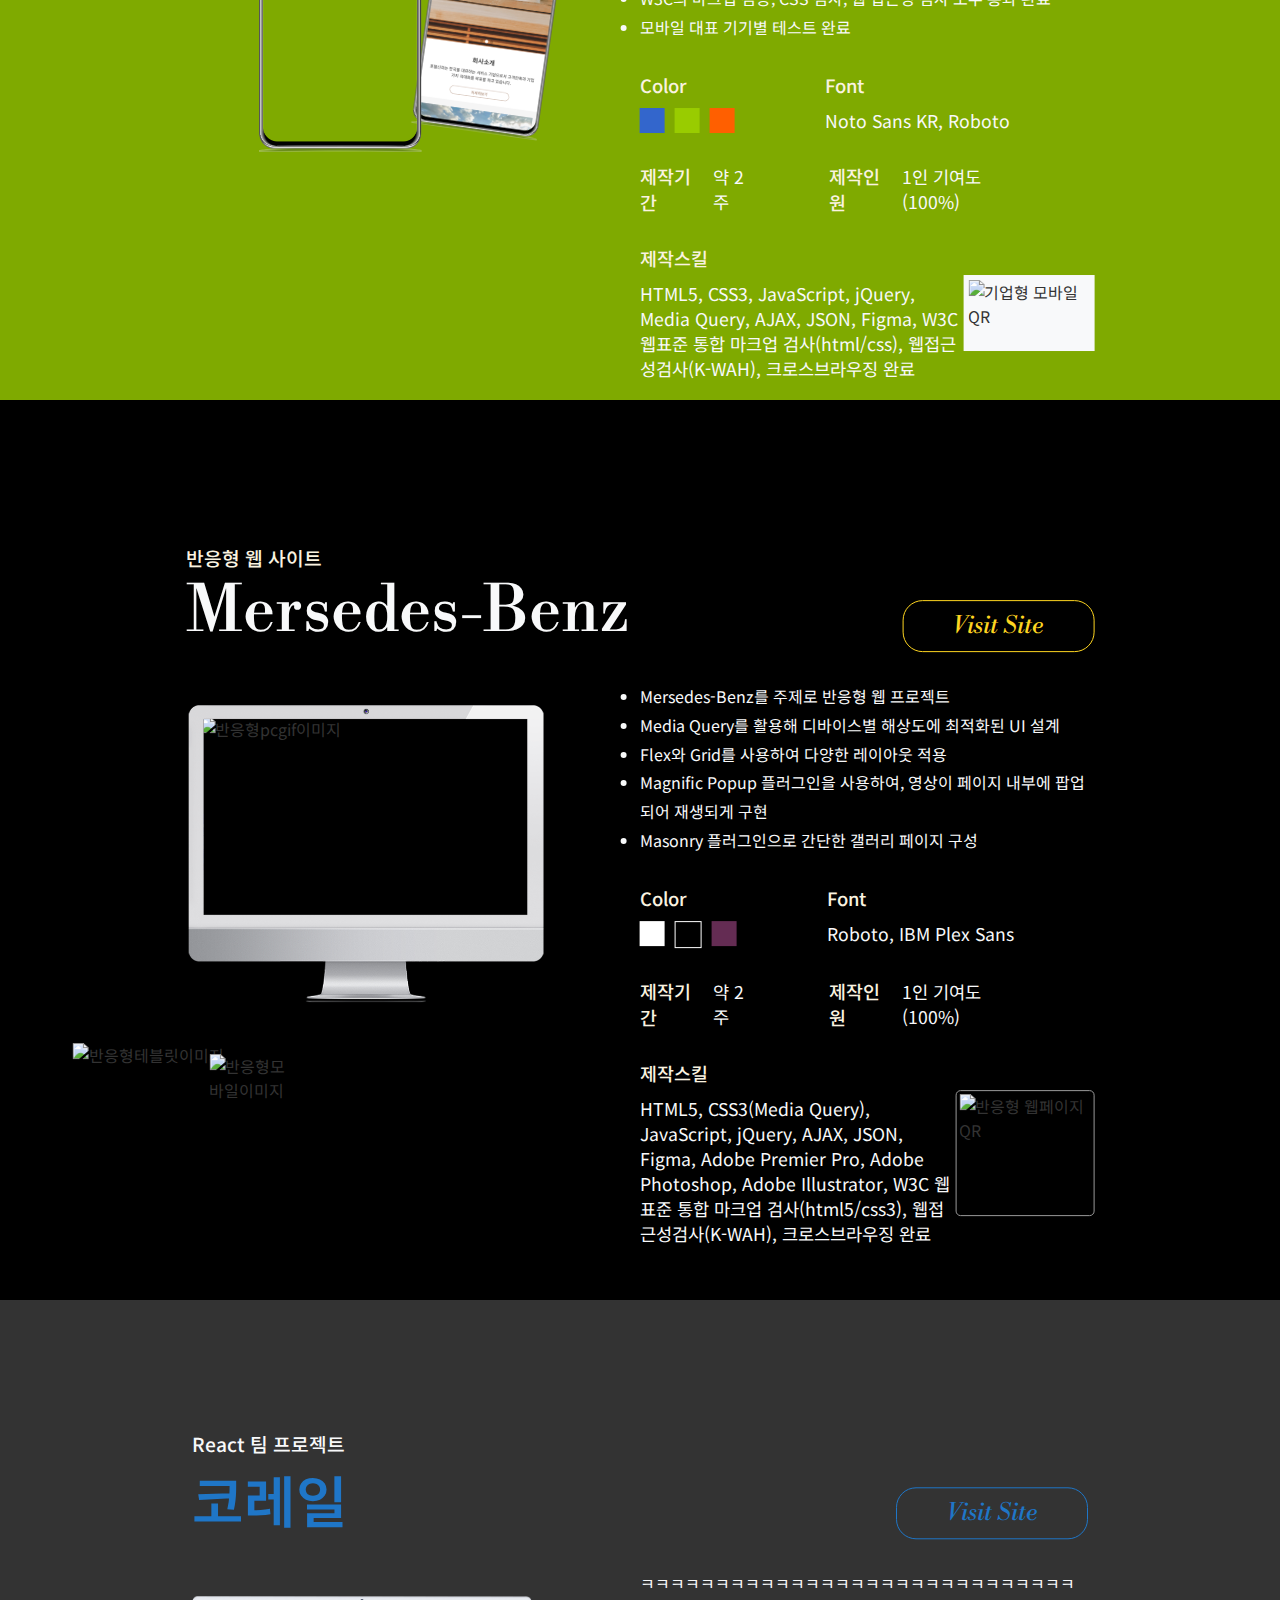
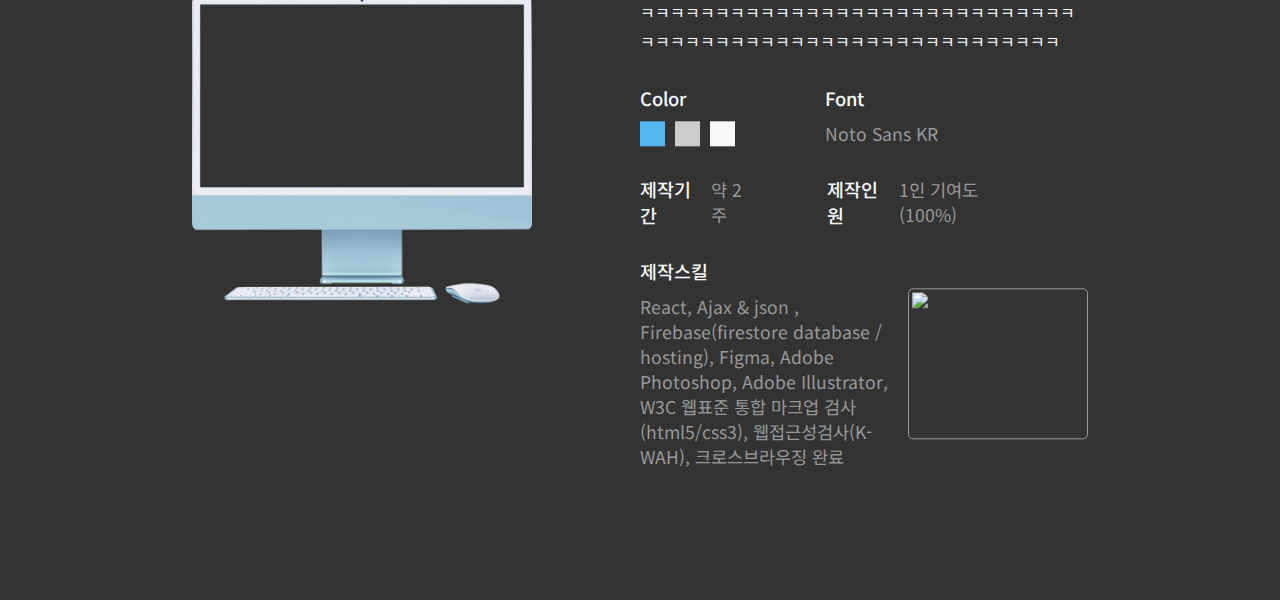
==== commit e4fb8a97: "resume변경" ====
--- a/index.html
+++ b/index.html
@@ -89,7 +89,7 @@
           </div>
           <div class="pf_left">
             <ul class="link_btn">
-              <li><a href="./resume/resume.html" target="_blank" title="온라인 이력서 새창에 열림">Resume</a></li>
+              <li><a href="/resume2.html" target="_blank" title="온라인 이력서 새창에 열림">Resume</a></li>
 
               <li><a href="https://github.com/jungihoon" target="_blank" title="Github 새창에 열림">GitHub</a></li>
             </ul>
--- a/css/style.css
+++ b/css/style.css
@@ -239,9 +239,14 @@
 }
 .sec_head .head_tit p {
   font-size: 4rem;
+  font-family: var(--ft-sanserif);
+  color: #f8f9fa;
+}
+
+#rw .sec_head .head_tit p {
   font-family: var(--ft-serif);
-  color: #f8f9fa;
-}
+}
+
 .sec_head a {
   font-size: 1.5rem;
   font-family: var(--ft-serif);
@@ -585,7 +590,7 @@
   font-family: var(--ft-serif);
   font-size: 3rem;
   font-weight: 600;
-  color: #acacac;
+  color: #ff5f00;
   margin-left: 20px;
 }
 /* 
